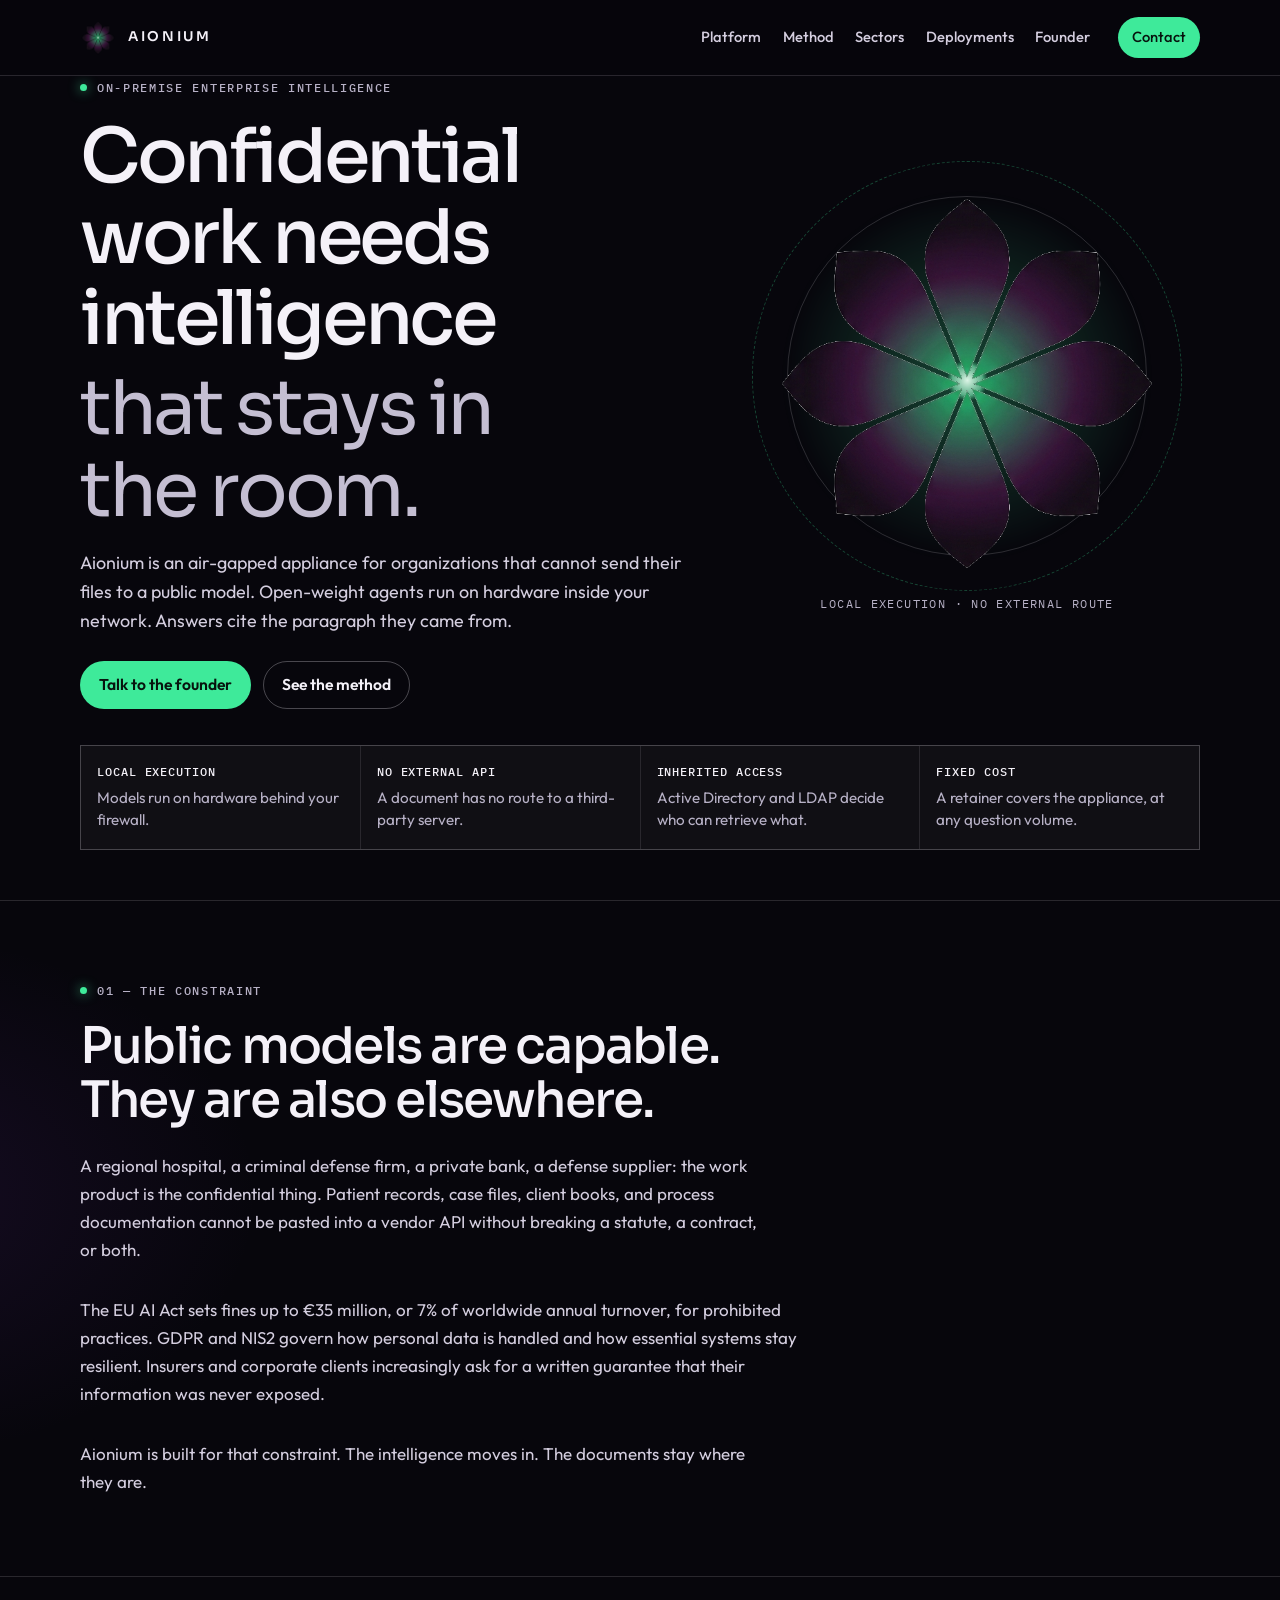
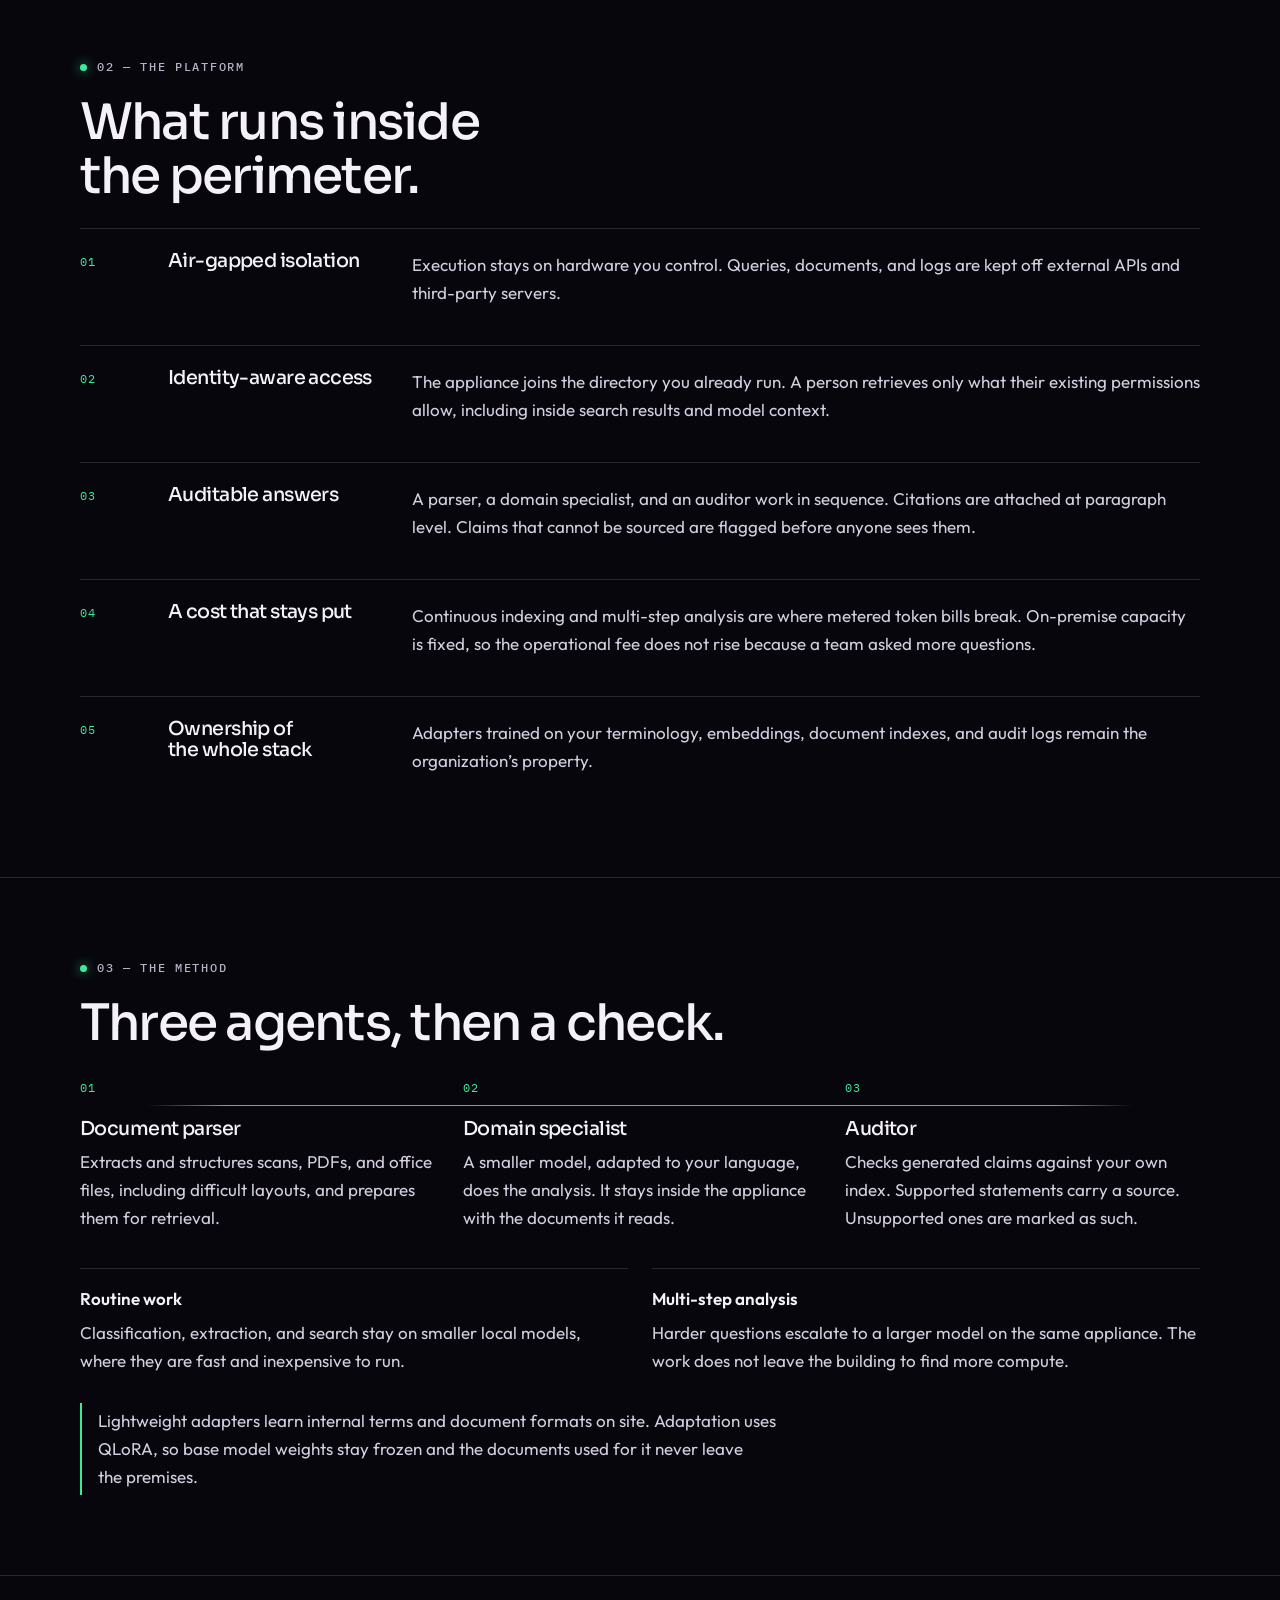
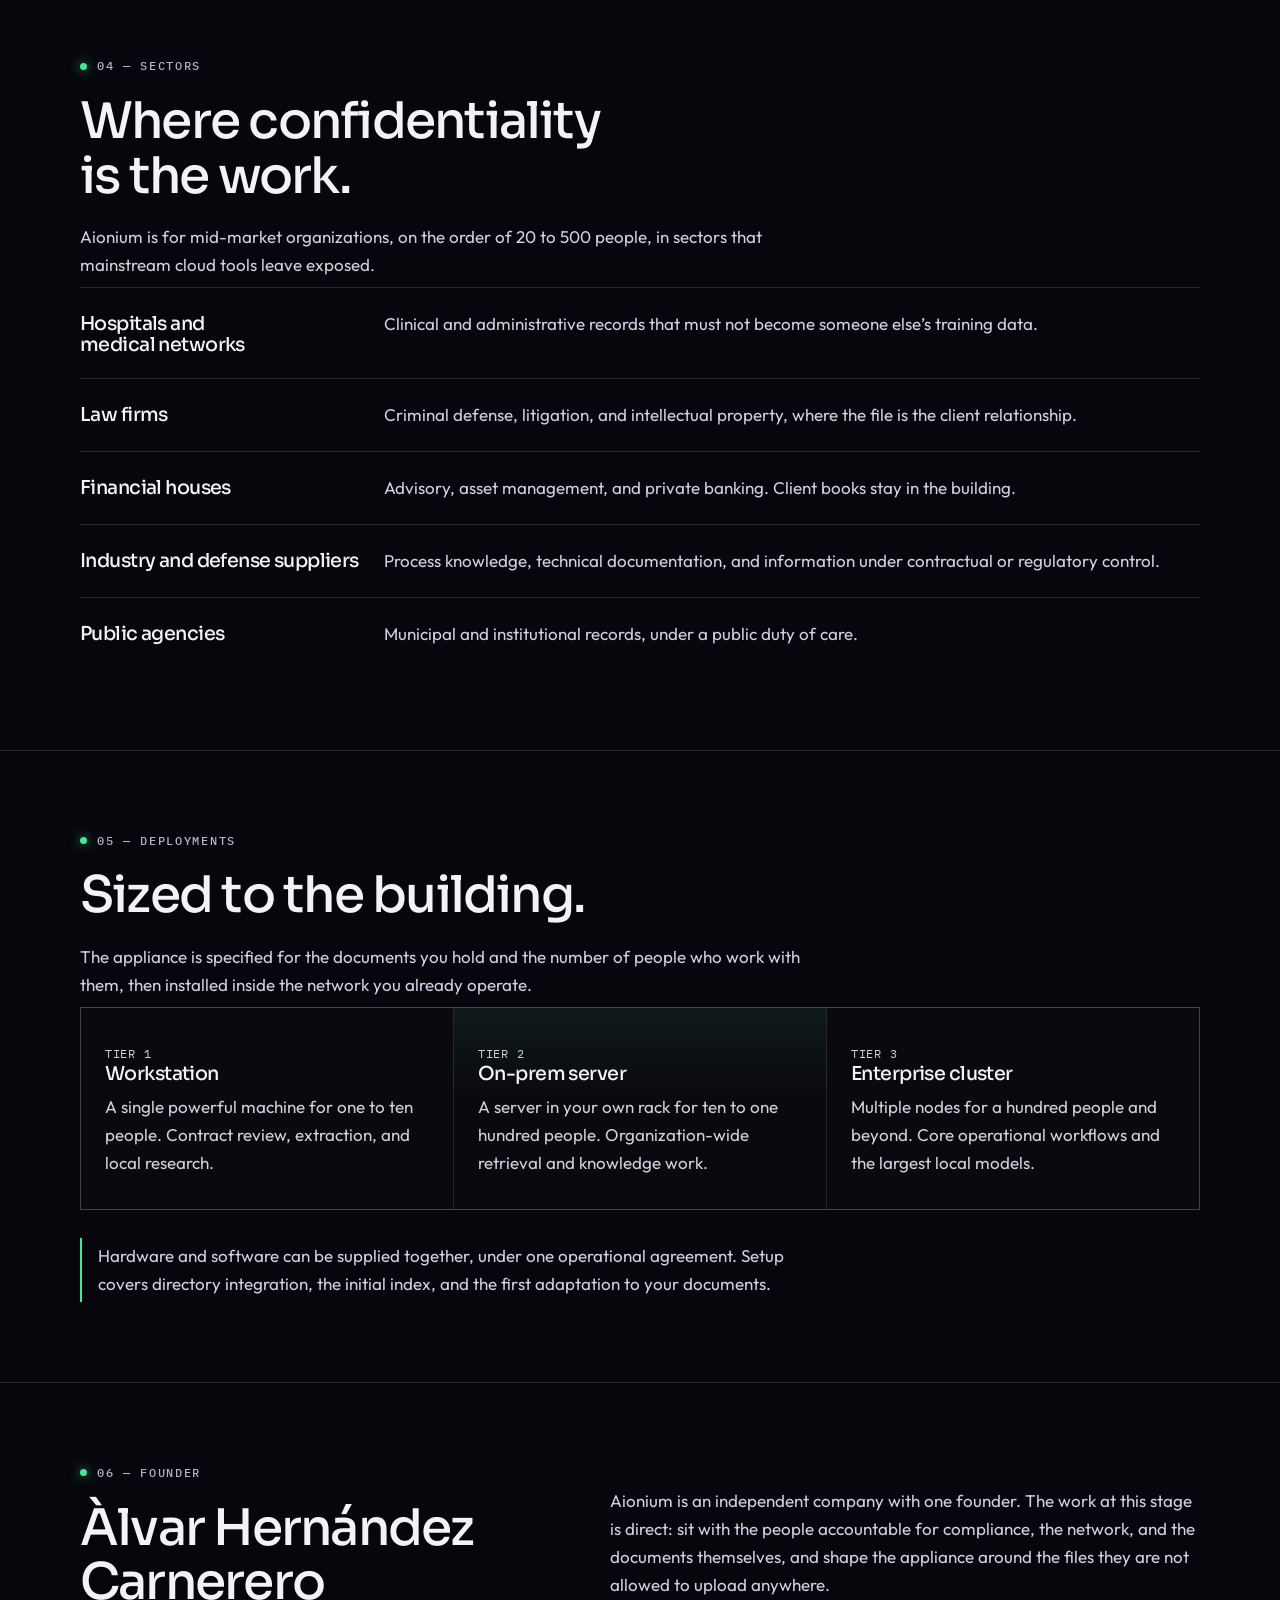
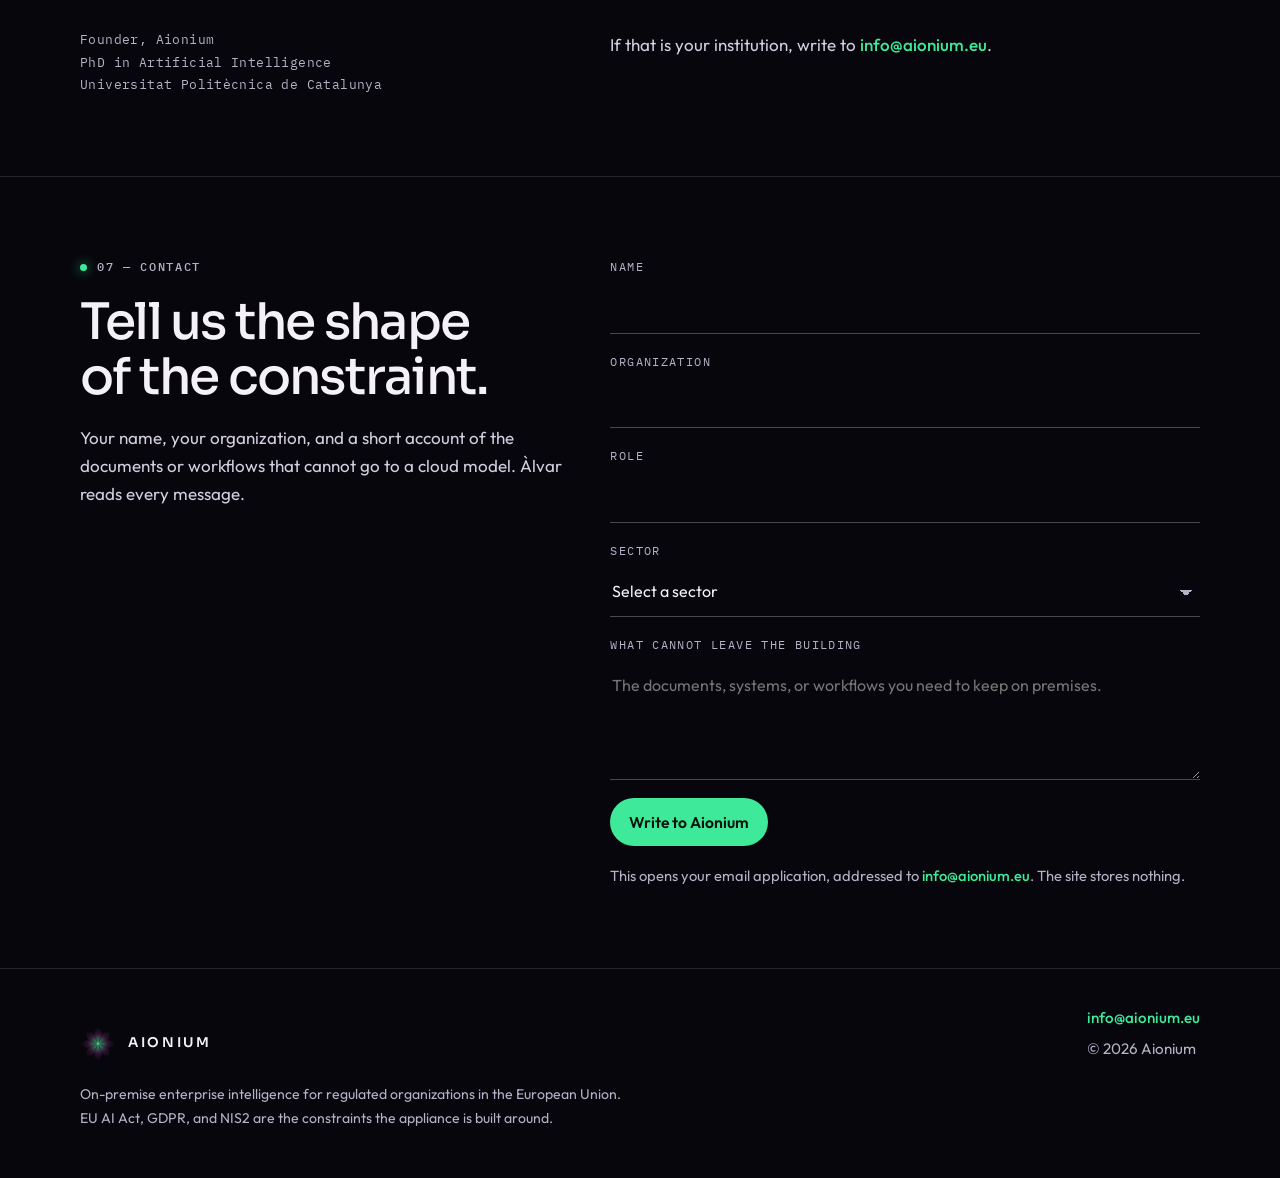
==== index.html @ 1d918f8b "Website upload" ====
<!DOCTYPE html>
<html lang="en">
  <head>
    <meta charset="utf-8">
    <meta name="viewport" content="width=device-width, initial-scale=1">
    <title>Aionium — Intelligence that stays in the room</title>
    <meta name="description" content="Aionium builds an air-gapped, on-premise intelligence appliance for hospitals, law firms, financial houses, manufacturers, and public agencies. Documents never leave the building.">
    <link rel="canonical" href="https://aionium.eu/">
    <meta name="theme-color" content="#07060c">
    <meta property="og:type" content="website">
    <meta property="og:site_name" content="Aionium">
    <meta property="og:title" content="Aionium — Intelligence that stays in the room">
    <meta property="og:description" content="An air-gapped, on-premise intelligence appliance for organizations that cannot send their files to a public model.">
    <meta property="og:url" content="https://aionium.eu/">
    <meta property="og:image" content="https://aionium.eu/assets/og.jpg">
    <meta property="og:image:width" content="1200">
    <meta property="og:image:height" content="630">
    <meta name="twitter:card" content="summary_large_image">
    <meta name="twitter:title" content="Aionium — Intelligence that stays in the room">
    <meta name="twitter:description" content="On-premise enterprise intelligence. Air-gapped. Cited. Yours.">
    <meta name="twitter:image" content="https://aionium.eu/assets/og.jpg">
    <link rel="icon" href="assets/favicon-32.png" type="image/png" sizes="32x32">
    <link rel="icon" href="assets/favicon-512.png" type="image/png" sizes="512x512">
    <link rel="apple-touch-icon" href="assets/apple-touch-icon.png">
    <link rel="preload" href="fonts/sora-500.woff2" as="font" type="font/woff2" crossorigin>
    <link rel="preload" href="fonts/outfit-400.woff2" as="font" type="font/woff2" crossorigin>
    <link rel="stylesheet" href="css/styles.css">
    <script type="application/ld+json">
      {
        "@context": "https://schema.org",
        "@type": "Organization",
        "name": "Aionium",
        "url": "https://aionium.eu/",
        "email": "info@aionium.eu",
        "logo": "https://aionium.eu/assets/logo-mark.png",
        "description": "Air-gapped, on-premise enterprise intelligence appliance for regulated organizations.",
        "founder": {
          "@type": "Person",
          "name": "Àlvar Hernández Carnerero",
          "jobTitle": "Founder"
        }
      }
    </script>
  </head>
  <body>
    <a class="skip" href="#content">Skip to content</a>
    <header class="site-header">
      <div class="wrap header-inner">
        <a class="brand" href="index.html">
          <img src="assets/logo-mark.png" alt="" width="608" height="596">
          <span class="wordmark">Aionium</span>
        </a>
        <input class="nav-check" type="checkbox" id="nav-toggle" aria-controls="site-nav" aria-expanded="false">
        <label class="nav-toggle" for="nav-toggle">
          <span class="bars" aria-hidden="true"><span></span><span></span></span>
          <span class="visually-hidden">Menu</span>
        </label>
        <nav class="site-nav" id="site-nav" aria-label="Primary">
          <a href="#platform">Platform</a>
          <a href="#method">Method</a>
          <a href="#sectors">Sectors</a>
          <a href="#deployments">Deployments</a>
          <a href="#founder">Founder</a>
          <a class="nav-cta" href="#contact">Contact</a>
        </nav>
      </div>
    </header>

    <main id="content">
      <section class="hero" aria-labelledby="hero-title">
        <div class="wrap hero-grid">
          <div class="hero-copy">
            <p class="kicker">On-premise enterprise intelligence</p>
            <h1 id="hero-title">Confidential work needs intelligence <span class="quiet">that stays in the room.</span></h1>
            <p class="lede">Aionium is an air-gapped appliance for organizations that cannot send their files to a public model. Open-weight agents run on hardware inside your network. Answers cite the paragraph they came from.</p>
            <div class="actions">
              <a class="button button-primary" href="#contact">Talk to the founder</a>
              <a class="button button-secondary" href="#method">See the method</a>
            </div>
          </div>
          <figure class="hero-mark">
            <div class="glow" aria-hidden="true"></div>
            <div class="ring ring-a" aria-hidden="true"></div>
            <div class="ring ring-b" aria-hidden="true"></div>
            <img src="assets/logo-mark.png" alt="Aionium mark: eight dark petals around a green core" width="608" height="596">
            <figcaption class="mark-caption">Local execution · no external route</figcaption>
          </figure>
        </div>
        <div class="wrap">
          <dl class="readout">
            <div>
              <dt>Local execution</dt>
              <dd>Models run on hardware behind your firewall.</dd>
            </div>
            <div>
              <dt>No external API</dt>
              <dd>A document has no route to a third-party server.</dd>
            </div>
            <div>
              <dt>Inherited access</dt>
              <dd>Active Directory and LDAP decide who can retrieve what.</dd>
            </div>
            <div>
              <dt>Fixed cost</dt>
              <dd>A retainer covers the appliance, at any question volume.</dd>
            </div>
          </dl>
        </div>
      </section>

      <section class="section" id="constraint" aria-labelledby="constraint-title">
        <div class="wrap">
          <p class="kicker">01 — The constraint</p>
          <h2 id="constraint-title">Public models are capable. They are also elsewhere.</h2>
          <div class="prose stack">
            <p>A regional hospital, a criminal defense firm, a private bank, a defense supplier: the work product is the confidential thing. Patient records, case files, client books, and process documentation cannot be pasted into a vendor API without breaking a statute, a contract, or both.</p>
            <p>The EU AI Act sets fines up to €35 million, or 7% of worldwide annual turnover, for prohibited practices. GDPR and NIS2 govern how personal data is handled and how essential systems stay resilient. Insurers and corporate clients increasingly ask for a written guarantee that their information was never exposed.</p>
            <p>Aionium is built for that constraint. The intelligence moves in. The documents stay where they are.</p>
          </div>
        </div>
      </section>

      <section class="section" id="platform" aria-labelledby="platform-title">
        <div class="wrap">
          <p class="kicker">02 — The platform</p>
          <h2 id="platform-title">What runs inside the perimeter.</h2>
          <div class="stack">
            <article class="pillar">
              <p class="index-num">01</p>
              <h3>Air-gapped isolation</h3>
              <p>Execution stays on hardware you control. Queries, documents, and logs are kept off external APIs and third-party servers.</p>
            </article>
            <article class="pillar">
              <p class="index-num">02</p>
              <h3>Identity-aware access</h3>
              <p>The appliance joins the directory you already run. A person retrieves only what their existing permissions allow, including inside search results and model context.</p>
            </article>
            <article class="pillar">
              <p class="index-num">03</p>
              <h3>Auditable answers</h3>
              <p>A parser, a domain specialist, and an auditor work in sequence. Citations are attached at paragraph level. Claims that cannot be sourced are flagged before anyone sees them.</p>
            </article>
            <article class="pillar">
              <p class="index-num">04</p>
              <h3>A cost that stays put</h3>
              <p>Continuous indexing and multi-step analysis are where metered token bills break. On-premise capacity is fixed, so the operational fee does not rise because a team asked more questions.</p>
            </article>
            <article class="pillar">
              <p class="index-num">05</p>
              <h3>Ownership of the whole stack</h3>
              <p>Adapters trained on your terminology, embeddings, document indexes, and audit logs remain the organization’s property.</p>
            </article>
          </div>
        </div>
      </section>

      <section class="section" id="method" aria-labelledby="method-title">
        <div class="wrap">
          <p class="kicker">03 — The method</p>
          <h2 id="method-title">Three agents, then a check.</h2>
          <div class="pipeline">
            <article class="node">
              <p class="index-num">01</p>
              <h3>Document parser</h3>
              <p>Extracts and structures scans, PDFs, and office files, including difficult layouts, and prepares them for retrieval.</p>
            </article>
            <article class="node">
              <p class="index-num">02</p>
              <h3>Domain specialist</h3>
              <p>A smaller model, adapted to your language, does the analysis. It stays inside the appliance with the documents it reads.</p>
            </article>
            <article class="node">
              <p class="index-num">03</p>
              <h3>Auditor</h3>
              <p>Checks generated claims against your own index. Supported statements carry a source. Unsupported ones are marked as such.</p>
            </article>
          </div>
          <dl class="routes">
            <div>
              <dt>Routine work</dt>
              <dd>Classification, extraction, and search stay on smaller local models, where they are fast and inexpensive to run.</dd>
            </div>
            <div>
              <dt>Multi-step analysis</dt>
              <dd>Harder questions escalate to a larger model on the same appliance. The work does not leave the building to find more compute.</dd>
            </div>
          </dl>
          <p class="note">Lightweight adapters learn internal terms and document formats on site. Adaptation uses QLoRA, so base model weights stay frozen and the documents used for it never leave the premises.</p>
        </div>
      </section>

      <section class="section" id="sectors" aria-labelledby="sectors-title">
        <div class="wrap">
          <p class="kicker">04 — Sectors</p>
          <h2 id="sectors-title">Where confidentiality is the work.</h2>
          <p class="prose">Aionium is for mid-market organizations, on the order of 20 to 500 people, in sectors that mainstream cloud tools leave exposed.</p>
          <div class="sectors">
            <article class="sector">
              <h3>Hospitals and medical networks</h3>
              <p>Clinical and administrative records that must not become someone else’s training data.</p>
            </article>
            <article class="sector">
              <h3>Law firms</h3>
              <p>Criminal defense, litigation, and intellectual property, where the file is the client relationship.</p>
            </article>
            <article class="sector">
              <h3>Financial houses</h3>
              <p>Advisory, asset management, and private banking. Client books stay in the building.</p>
            </article>
            <article class="sector">
              <h3>Industry and defense suppliers</h3>
              <p>Process knowledge, technical documentation, and information under contractual or regulatory control.</p>
            </article>
            <article class="sector">
              <h3>Public agencies</h3>
              <p>Municipal and institutional records, under a public duty of care.</p>
            </article>
          </div>
        </div>
      </section>

      <section class="section" id="deployments" aria-labelledby="deployments-title">
        <div class="wrap">
          <p class="kicker">05 — Deployments</p>
          <h2 id="deployments-title">Sized to the building.</h2>
          <p class="prose">The appliance is specified for the documents you hold and the number of people who work with them, then installed inside the network you already operate.</p>
          <div class="tiers">
            <article class="tier">
              <p class="tier-meta">Tier 1</p>
              <h3>Workstation</h3>
              <p>A single powerful machine for one to ten people. Contract review, extraction, and local research.</p>
            </article>
            <article class="tier">
              <p class="tier-meta">Tier 2</p>
              <h3>On-prem server</h3>
              <p>A server in your own rack for ten to one hundred people. Organization-wide retrieval and knowledge work.</p>
            </article>
            <article class="tier">
              <p class="tier-meta">Tier 3</p>
              <h3>Enterprise cluster</h3>
              <p>Multiple nodes for a hundred people and beyond. Core operational workflows and the largest local models.</p>
            </article>
          </div>
          <p class="note">Hardware and software can be supplied together, under one operational agreement. Setup covers directory integration, the initial index, and the first adaptation to your documents.</p>
        </div>
      </section>

      <section class="section" id="founder" aria-labelledby="founder-title">
        <div class="wrap founder-layout">
          <div>
            <p class="kicker">06 — Founder</p>
            <h2 id="founder-title">Àlvar Hernández Carnerero</h2>
            <p class="credentials">Founder, Aionium<br>PhD in Artificial Intelligence<br>Universitat Politècnica de Catalunya</p>
          </div>
          <div class="prose stack">
            <p>Aionium is an independent company with one founder. The work at this stage is direct: sit with the people accountable for compliance, the network, and the documents themselves, and shape the appliance around the files they are not allowed to upload anywhere.</p>
            <p>If that is your institution, write to <a class="mail" href="mailto:info@aionium.eu">info@aionium.eu</a>.</p>
          </div>
        </div>
      </section>

      <section class="section" id="contact" aria-labelledby="contact-title">
        <div class="wrap contact-layout">
          <div>
            <p class="kicker">07 — Contact</p>
            <h2 id="contact-title">Tell us the shape of the constraint.</h2>
            <p class="prose follow">Your name, your organization, and a short account of the documents or workflows that cannot go to a cloud model. Àlvar reads every message.</p>
          </div>
          <form class="form" id="contact-form" action="mailto:info@aionium.eu" method="post" enctype="text/plain">
            <label class="field">
              <span>Name</span>
              <input id="name" name="name" type="text" autocomplete="name" required>
            </label>
            <label class="field">
              <span>Organization</span>
              <input id="organization" name="organization" type="text" autocomplete="organization" required>
            </label>
            <label class="field">
              <span>Role</span>
              <input id="role" name="role" type="text" autocomplete="organization-title">
            </label>
            <label class="field">
              <span>Sector</span>
              <select id="sector" name="sector" required>
                <option value="" selected disabled>Select a sector</option>
                <option>Healthcare</option>
                <option>Legal</option>
                <option>Financial services</option>
                <option>Industry or defense</option>
                <option>Public administration</option>
                <option>Technology or services partner</option>
                <option>Other</option>
              </select>
            </label>
            <label class="field">
              <span>What cannot leave the building</span>
              <textarea id="message" name="message" required placeholder="The documents, systems, or workflows you need to keep on premises."></textarea>
            </label>
            <button class="button button-primary" type="submit">Write to Aionium</button>
            <p class="form-note">This opens your email application, addressed to <a class="mail" href="mailto:info@aionium.eu">info@aionium.eu</a>. The site stores nothing.</p>
            <p id="form-status" role="status"></p>
          </form>
        </div>
      </section>
    </main>

    <footer class="site-footer">
      <div class="wrap footer-grid">
        <a class="brand" href="index.html">
          <img src="assets/logo-mark.png" alt="" width="608" height="596">
          <span class="wordmark">Aionium</span>
        </a>
        <div class="footer-meta">
          <p><a class="mail" href="mailto:info@aionium.eu">info@aionium.eu</a></p>
          <p>© <span id="year">2026</span> Aionium</p>
        </div>
      </div>
      <div class="wrap">
        <p class="fine">On-premise enterprise intelligence for regulated organizations in the European Union. EU AI Act, GDPR, and NIS2 are the constraints the appliance is built around.</p>
      </div>
    </footer>
    <script src="js/main.js"></script>
  </body>
</html>
---- css/styles.css ----
@font-face {
  font-family: "Sora";
  font-style: normal;
  font-weight: 400;
  font-display: swap;
  src: url("../fonts/sora-400.woff2") format("woff2");
}

@font-face {
  font-family: "Sora";
  font-style: normal;
  font-weight: 500;
  font-display: swap;
  src: url("../fonts/sora-500.woff2") format("woff2");
}

@font-face {
  font-family: "Sora";
  font-style: normal;
  font-weight: 600;
  font-display: swap;
  src: url("../fonts/sora-600.woff2") format("woff2");
}

@font-face {
  font-family: "Outfit";
  font-style: normal;
  font-weight: 400;
  font-display: swap;
  src: url("../fonts/outfit-400.woff2") format("woff2");
}

@font-face {
  font-family: "Outfit";
  font-style: normal;
  font-weight: 500;
  font-display: swap;
  src: url("../fonts/outfit-500.woff2") format("woff2");
}

@font-face {
  font-family: "Outfit";
  font-style: normal;
  font-weight: 600;
  font-display: swap;
  src: url("../fonts/outfit-600.woff2") format("woff2");
}

@font-face {
  font-family: "IBM Plex Mono";
  font-style: normal;
  font-weight: 400;
  font-display: swap;
  src: url("../fonts/ibm-plex-mono-400.woff2") format("woff2");
}

@font-face {
  font-family: "IBM Plex Mono";
  font-style: normal;
  font-weight: 500;
  font-display: swap;
  src: url("../fonts/ibm-plex-mono-500.woff2") format("woff2");
}

:root {
  --bg: #07060c;
  --bg-raise: #0e0c14;
  --ink: #f4f1f8;
  --body: #d4cedf;
  --muted: #b7b1c6;
  --line: rgba(244, 241, 248, 0.14);
  --line-strong: rgba(244, 241, 248, 0.28);
  --green: #3eea9a;
  --green-deep: #07140e;
  --header: 76px;
  --wrap: 1120px;
  color-scheme: dark;
}

*,
*::before,
*::after {
  box-sizing: border-box;
}

html {
  scroll-behavior: smooth;
}

body {
  margin: 0;
  overflow-x: clip;
  background:
    radial-gradient(900px 520px at 88% -10%, rgba(62, 234, 154, 0.09), transparent 60%),
    radial-gradient(700px 480px at -10% 20%, rgba(90, 40, 140, 0.18), transparent 55%),
    var(--bg);
  color: var(--body);
  font-family: "Outfit", "Segoe UI", sans-serif;
  font-size: 1.0625rem;
  font-weight: 400;
  line-height: 1.65;
  text-rendering: optimizeLegibility;
  -webkit-font-smoothing: antialiased;
}

body:has(#nav-toggle:checked) {
  overflow: hidden;
}

img {
  max-width: 100%;
  display: block;
}

a {
  color: var(--ink);
  text-underline-offset: 0.18em;
}

a:hover {
  color: var(--green);
}

:focus-visible {
  outline: 2px solid var(--green);
  outline-offset: 3px;
}

::selection {
  background: var(--green);
  color: var(--green-deep);
}

h1,
h2,
h3 {
  font-family: "Sora", "Segoe UI", sans-serif;
  color: var(--ink);
  font-weight: 500;
  letter-spacing: -0.035em;
  line-height: 1.08;
  text-wrap: balance;
  margin: 0;
}

p {
  text-wrap: pretty;
  margin: 0;
}

.skip {
  position: absolute;
  left: 16px;
  top: -48px;
  z-index: 40;
  background: var(--green);
  color: var(--green-deep);
  padding: 8px 12px;
  font-weight: 600;
  text-decoration: none;
}

.skip:focus {
  top: 12px;
}

.visually-hidden {
  position: absolute;
  width: 1px;
  height: 1px;
  padding: 0;
  margin: -1px;
  overflow: hidden;
  clip: rect(0, 0, 0, 0);
  white-space: nowrap;
  border: 0;
}

.wrap {
  width: min(var(--wrap), calc(100% - 40px));
  margin-inline: auto;
}

.kicker {
  display: flex;
  align-items: center;
  gap: 10px;
  margin: 0 0 18px;
  color: var(--muted);
  font-family: "IBM Plex Mono", ui-monospace, monospace;
  font-size: 0.75rem;
  font-weight: 500;
  letter-spacing: 0.14em;
  text-transform: uppercase;
}

.kicker::before {
  content: "";
  width: 7px;
  height: 7px;
  border-radius: 50%;
  background: var(--green);
  box-shadow: 0 0 12px rgba(62, 234, 154, 0.8);
  flex: none;
}

.site-header {
  position: fixed;
  inset: 0 0 auto 0;
  z-index: 30;
  height: var(--header);
  background: rgba(7, 6, 12, 0.78);
  border-bottom: 1px solid var(--line);
  backdrop-filter: blur(18px);
}

.header-inner {
  height: 100%;
  display: flex;
  align-items: center;
  gap: 20px;
  position: relative;
}

.brand {
  display: inline-flex;
  align-items: center;
  gap: 12px;
  color: var(--ink);
  text-decoration: none;
  min-width: 0;
}

.brand:hover {
  color: var(--ink);
}

.brand img {
  width: 36px;
  height: 36px;
  object-fit: contain;
}

.wordmark {
  font-family: "Sora", sans-serif;
  font-weight: 600;
  font-size: 0.84rem;
  letter-spacing: 0.2em;
  text-transform: uppercase;
}

.nav-check {
  position: absolute;
  width: 1px;
  height: 1px;
  padding: 0;
  margin: -1px;
  overflow: hidden;
  clip: rect(0, 0, 0, 0);
  border: 0;
}

.nav-toggle {
  margin-left: auto;
  width: 44px;
  height: 44px;
  display: inline-flex;
  align-items: center;
  justify-content: center;
  cursor: pointer;
}

.bars {
  width: 20px;
  height: 12px;
  position: relative;
  display: block;
}

.bars span {
  position: absolute;
  left: 0;
  right: 0;
  height: 1.5px;
  background: var(--ink);
  transition: transform 160ms ease;
}

.bars span:first-child {
  top: 1px;
}

.bars span:last-child {
  bottom: 1px;
}

.nav-check:focus-visible + .nav-toggle {
  outline: 2px solid var(--green);
  outline-offset: 3px;
}

.nav-check:checked + .nav-toggle .bars span:first-child {
  transform: translateY(4px) rotate(40deg);
}

.nav-check:checked + .nav-toggle .bars span:last-child {
  transform: translateY(-4px) rotate(-40deg);
}

.site-nav a {
  color: var(--body);
  text-decoration: none;
  font-weight: 500;
  font-size: 0.98rem;
}

.site-nav a:hover {
  color: var(--ink);
}

.nav-cta {
  color: var(--green-deep) !important;
  background: var(--green);
  border-radius: 999px;
  text-align: center;
}

.nav-cta:hover {
  background: #67f0b2;
  color: var(--green-deep) !important;
}

@media (max-width: 959px) {
  .site-nav {
    display: none;
    position: absolute;
    top: calc(100% + 1px);
    left: calc(50% - 50vw);
    right: calc(50% - 50vw);
    padding: 8px 22px 22px;
    background: rgba(7, 6, 12, 0.97);
    border-bottom: 1px solid var(--line);
    flex-direction: column;
  }

  .nav-check:checked ~ .site-nav {
    display: flex;
  }

  .site-nav a {
    padding: 15px 0;
    border-bottom: 1px solid var(--line);
  }

  .nav-cta {
    margin-top: 16px;
    padding: 14px 18px !important;
    border-bottom: 0 !important;
  }
}

section[id] {
  scroll-margin-top: 18px;
}

@media (min-width: 960px) {
  .nav-check,
  .nav-toggle {
    display: none;
  }

  .site-nav {
    display: flex;
    align-items: center;
    gap: 1.35rem;
    margin-left: auto;
  }

  .site-nav a {
    font-size: 0.92rem;
  }

  .nav-cta {
    padding: 8px 14px;
    margin-left: 6px;
  }
}

.hero {
  padding: calc(var(--header) + 36px) 0 28px;
  overflow-x: clip;
}

.hero-grid {
  display: grid;
  gap: 28px;
  align-items: center;
}

.hero h1 {
  font-size: clamp(2.55rem, 6vw, 4.7rem);
  font-weight: 500;
  letter-spacing: -0.045em;
  margin: 0 0 1.15rem;
}

.hero h1 .quiet {
  display: block;
  margin-top: 0.12em;
  font-weight: 400;
  color: #c4bed2;
}

.lede {
  max-width: 42rem;
  font-size: 1.12rem;
  line-height: 1.6;
  color: var(--body);
  margin-bottom: 1.6rem;
}

.actions {
  display: flex;
  flex-wrap: wrap;
  gap: 12px;
}

.button {
  display: inline-flex;
  align-items: center;
  justify-content: center;
  min-height: 48px;
  padding: 0 18px;
  border-radius: 999px;
  text-decoration: none;
  font-weight: 600;
  font-size: 0.98rem;
  border: 1px solid transparent;
  cursor: pointer;
  font-family: inherit;
}

.button-primary {
  background: var(--green);
  color: var(--green-deep);
}

.button-primary:hover {
  background: #6af3b4;
  color: var(--green-deep);
}

.button-secondary {
  background: transparent;
  color: var(--ink);
  border-color: var(--line-strong);
}

.button-secondary:hover {
  border-color: var(--green);
  color: var(--ink);
}

.hero-mark {
  margin: 0;
  position: relative;
  display: grid;
  justify-items: center;
  order: -1;
}

.hero-mark img {
  width: min(320px, 78vw);
  height: auto;
  position: relative;
  z-index: 1;
}

.glow {
  position: absolute;
  width: min(380px, 90vw);
  aspect-ratio: 1;
  top: 46%;
  left: 50%;
  transform: translate(-50%, -50%);
  background: radial-gradient(circle, rgba(62, 234, 154, 0.28), rgba(62, 234, 154, 0) 68%);
  filter: blur(6px);
  pointer-events: none;
}

.ring {
  position: absolute;
  top: 46%;
  left: 50%;
  border-radius: 50%;
  border: 1px solid rgba(244, 241, 248, 0.16);
  transform: translate(-50%, -50%);
  pointer-events: none;
}

.ring-a {
  width: min(360px, 86vw);
  aspect-ratio: 1;
}

.ring-b {
  width: min(430px, 100vw);
  aspect-ratio: 1;
  border-style: dashed;
  border-color: rgba(62, 234, 154, 0.28);
  animation: spin 90s linear infinite;
}

.mark-caption {
  position: relative;
  z-index: 1;
  margin-top: 8px;
  color: var(--muted);
  font-family: "IBM Plex Mono", ui-monospace, monospace;
  font-size: 0.72rem;
  letter-spacing: 0.12em;
  text-transform: uppercase;
  text-align: center;
}

@keyframes spin {
  to {
    transform: translate(-50%, -50%) rotate(360deg);
  }
}

.readout {
  display: grid;
  grid-template-columns: 1fr 1fr;
  gap: 1px;
  margin: 36px 0 0;
  background: var(--line);
  border: 1px solid var(--line);
}

.readout div {
  background: rgba(7, 6, 12, 0.72);
  padding: 16px 16px 18px;
}

.readout dt {
  margin: 0 0 6px;
  color: var(--ink);
  font-family: "IBM Plex Mono", ui-monospace, monospace;
  font-size: 0.72rem;
  font-weight: 500;
  letter-spacing: 0.08em;
  text-transform: uppercase;
}

.readout dd {
  margin: 0;
  color: var(--muted);
  font-size: 0.95rem;
  line-height: 1.45;
}

.section {
  padding: 80px 0;
  border-top: 1px solid var(--line);
}

.section h2 {
  font-size: clamp(2rem, 4vw, 3.15rem);
  max-width: 18ch;
  margin-bottom: 1.25rem;
}

.prose {
  max-width: 66ch;
}

.prose p + p,
.prose.follow {
  margin-top: 1rem;
}

.stack {
  display: grid;
  gap: 1rem;
  margin-top: 1.5rem;
}

.pillar,
.sector {
  display: grid;
  gap: 8px 18px;
  padding: 22px 0;
  border-top: 1px solid var(--line);
}

.pillar h3,
.sector h3,
.tier h3,
.node h3 {
  font-size: 1.2rem;
  letter-spacing: -0.03em;
}

.index-num {
  font-family: "IBM Plex Mono", ui-monospace, monospace;
  font-size: 0.78rem;
  letter-spacing: 0.08em;
}

.pipeline {
  display: grid;
  gap: 18px;
  margin-top: 8px;
}

.node {
  padding: 22px 0 8px;
  border-top: 1px solid var(--line);
}

.node p,
.tier p,
.pillar p,
.sector p {
  margin: 8px 0 0;
  color: var(--body);
}

p.index-num {
  margin: 0;
  color: var(--green);
}

.routes {
  display: grid;
  gap: 18px;
  margin: 28px 0 0;
}

.routes div {
  padding-top: 16px;
  border-top: 1px solid var(--line);
}

.routes dt {
  color: var(--ink);
  font-weight: 600;
}

.routes dd {
  margin: 6px 0 0;
}

.note {
  margin: 28px 0 0;
  padding: 4px 0 4px 16px;
  border-left: 2px solid var(--green);
  max-width: 68ch;
}

.sectors,
.tiers {
  margin-top: 8px;
}

.tier {
  padding: 26px 0;
  border-top: 1px solid var(--line);
}

.tier-meta {
  margin: 10px 0 0;
  color: var(--muted);
  font-family: "IBM Plex Mono", ui-monospace, monospace;
  font-size: 0.75rem;
  letter-spacing: 0.06em;
  text-transform: uppercase;
}

.founder-layout,
.contact-layout {
  display: grid;
  gap: 28px;
}

.credentials {
  margin-top: 14px;
  color: var(--muted);
  font-family: "IBM Plex Mono", ui-monospace, monospace;
  font-size: 0.82rem;
  letter-spacing: 0.03em;
  line-height: 1.7;
}

.founder-layout h2 {
  max-width: 12ch;
}

.mail {
  color: var(--green);
  font-weight: 500;
  text-decoration: none;
}

.mail:hover {
  color: #8ff7c8;
}

.form {
  display: grid;
  gap: 18px;
}

.field {
  display: grid;
  gap: 6px;
}

.field span {
  color: var(--muted);
  font-family: "IBM Plex Mono", ui-monospace, monospace;
  font-size: 0.72rem;
  letter-spacing: 0.12em;
  text-transform: uppercase;
}

.field input,
.field select,
.field textarea {
  width: 100%;
  margin: 0;
  padding: 12px 2px;
  border: 0;
  border-bottom: 1px solid var(--line-strong);
  border-radius: 0;
  background: transparent;
  color: var(--ink);
  font: inherit;
  font-size: 1rem;
}

.field textarea {
  min-height: 120px;
  resize: vertical;
}

.field select {
  appearance: none;
  background-image: linear-gradient(45deg, transparent 50%, var(--muted) 50%),
    linear-gradient(135deg, var(--muted) 50%, transparent 50%);
  background-position: calc(100% - 14px) 55%, calc(100% - 8px) 55%;
  background-size: 6px 6px, 6px 6px;
  background-repeat: no-repeat;
}

.field input:focus-visible,
.field select:focus-visible,
.field textarea:focus-visible {
  outline: 2px solid var(--green);
  outline-offset: 4px;
  border-bottom-color: var(--green);
}

.form button {
  justify-self: start;
}

.form-note,
#form-status {
  margin: 0;
  color: var(--muted);
  font-size: 0.92rem;
}

#form-status:empty {
  display: none;
}

.site-footer {
  border-top: 1px solid var(--line);
  padding: 36px 0 48px;
}

.footer-grid {
  display: grid;
  gap: 22px;
}

.footer-meta {
  color: var(--muted);
  font-size: 0.95rem;
}

.footer-meta p + p {
  margin-top: 6px;
}

.fine {
  margin-top: 22px;
  color: var(--muted);
  font-size: 0.88rem;
  max-width: 62ch;
}

.missing {
  padding: calc(var(--header) + 72px) 0 120px;
}

.missing h1 {
  font-size: clamp(2.4rem, 6vw, 4.2rem);
  margin-bottom: 1rem;
}

@media (min-width: 720px) {
  .wrap {
    width: min(var(--wrap), calc(100% - 80px));
  }

  .readout {
    grid-template-columns: repeat(4, 1fr);
  }

  .pillar {
    grid-template-columns: 64px minmax(160px, 220px) 1fr;
    align-items: start;
    gap: 12px 24px;
  }

  .pillar p {
    margin-top: 0;
  }

  .sector {
    grid-template-columns: minmax(180px, 280px) 1fr;
    align-items: baseline;
    gap: 24px;
  }

  .sector p {
    margin-top: 0;
  }

  .routes {
    grid-template-columns: 1fr 1fr;
    gap: 24px;
  }

  .founder-layout,
  .contact-layout {
    grid-template-columns: 0.9fr 1.1fr;
    gap: 48px;
    align-items: start;
  }

  .footer-grid {
    grid-template-columns: 1fr auto;
    align-items: end;
  }
}

@media (min-width: 980px) {
  .hero {
    min-height: 100svh;
    display: flex;
    flex-direction: column;
    justify-content: center;
    padding: var(--header) 0 48px;
  }

  .hero-grid {
    grid-template-columns: minmax(0, 1.15fr) minmax(300px, 0.85fr);
    gap: 24px;
  }

  .hero-mark {
    order: 0;
  }

  .hero-mark img {
    width: min(420px, 36vw);
  }

  .pipeline {
    grid-template-columns: repeat(3, 1fr);
    gap: 28px;
    position: relative;
  }

  .pipeline::before {
    content: "";
    position: absolute;
    top: 34px;
    left: 6%;
    right: 6%;
    height: 1px;
    background: linear-gradient(
      90deg,
      transparent,
      rgba(62, 234, 154, 0.85) 8%,
      rgba(62, 234, 154, 0.85) 92%,
      transparent
    );
  }

  .node {
    padding-top: 0;
    border-top: 0;
  }

  .node .index-num {
    display: inline-block;
    margin-bottom: 16px;
    padding: 6px 8px 6px 0;
    background: var(--bg);
    position: relative;
    z-index: 1;
  }

  .tiers {
    display: grid;
    grid-template-columns: repeat(3, 1fr);
    gap: 1px;
    background: var(--line);
    border: 1px solid var(--line);
  }

  .tier {
    background: rgba(7, 6, 12, 0.9);
    padding: 28px 24px 32px;
    border-top: 0;
  }

  .tier:nth-child(2) {
    background:
      linear-gradient(180deg, rgba(62, 234, 154, 0.08), transparent 46%),
      rgba(7, 6, 12, 0.9);
  }
}

@media (prefers-reduced-motion: reduce) {
  html {
    scroll-behavior: auto;
  }

  .ring-b {
    animation: none;
  }

  .bars span {
    transition: none;
  }
}
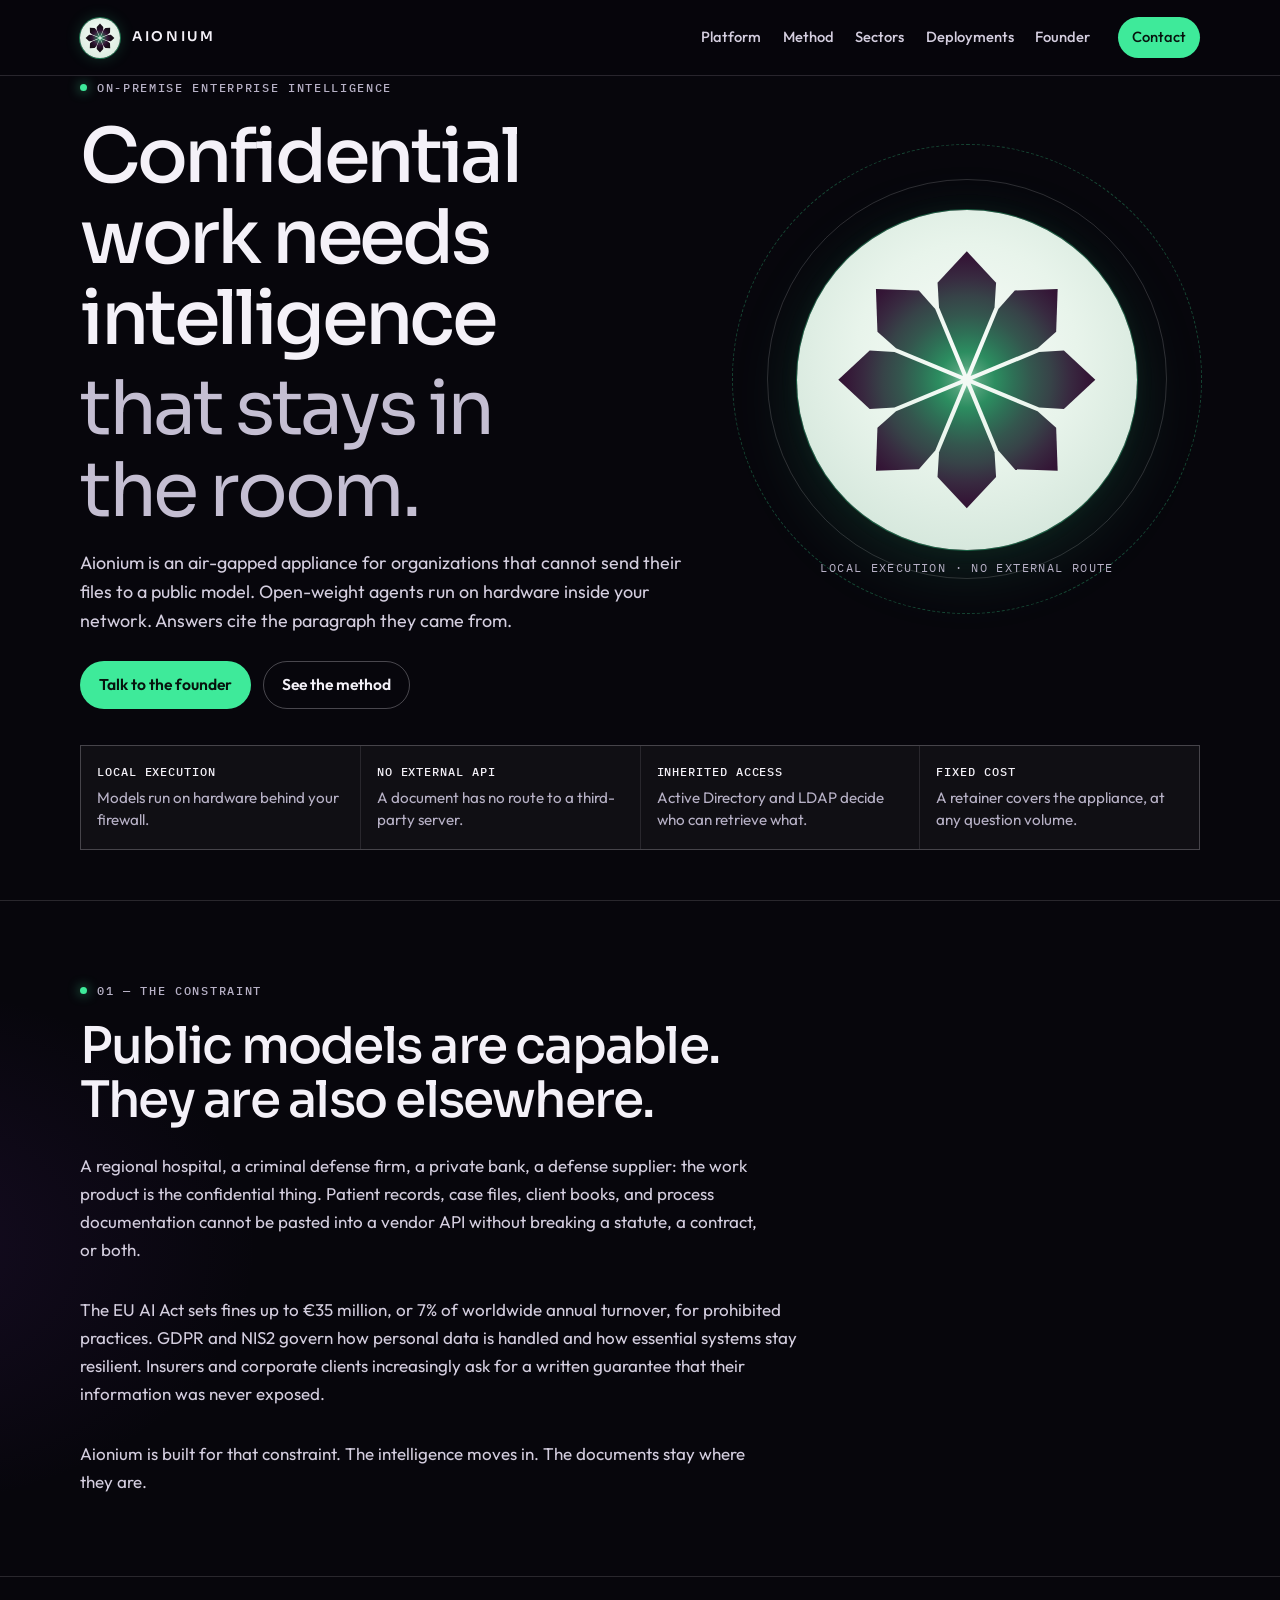
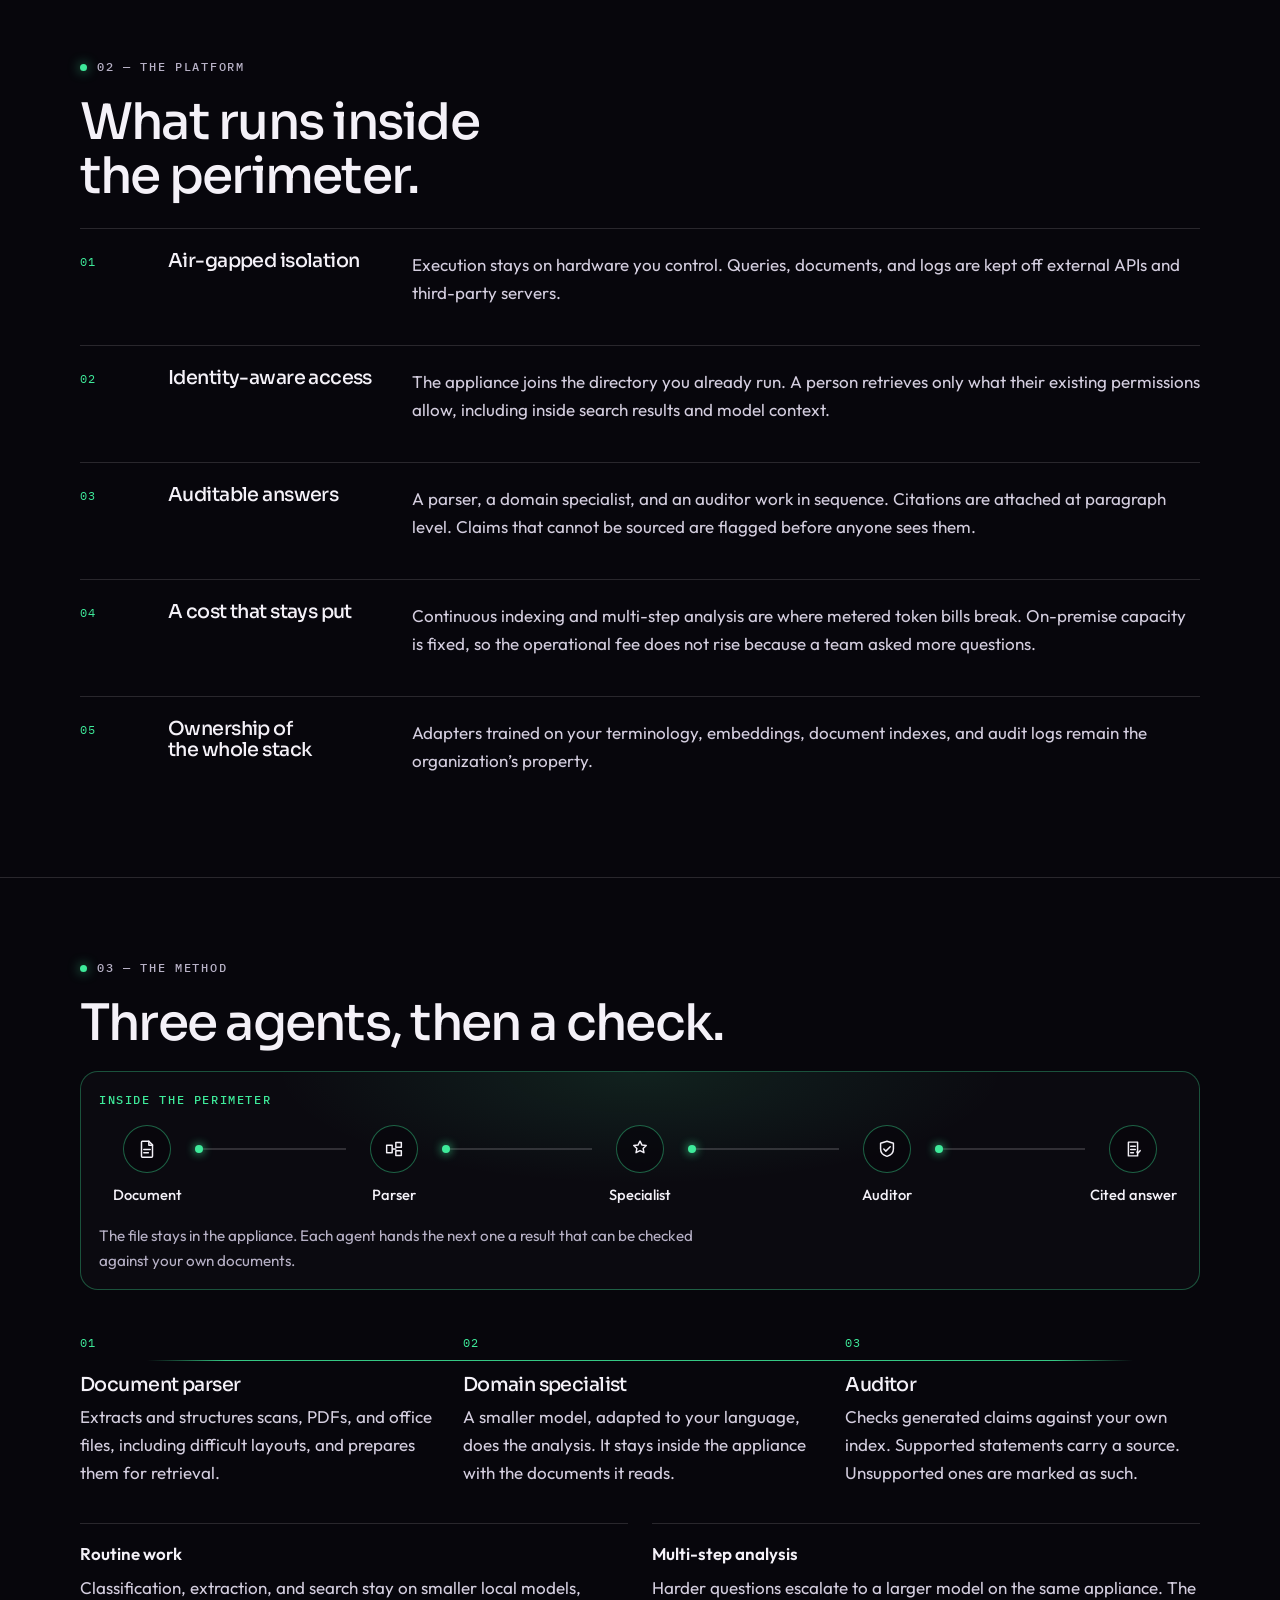
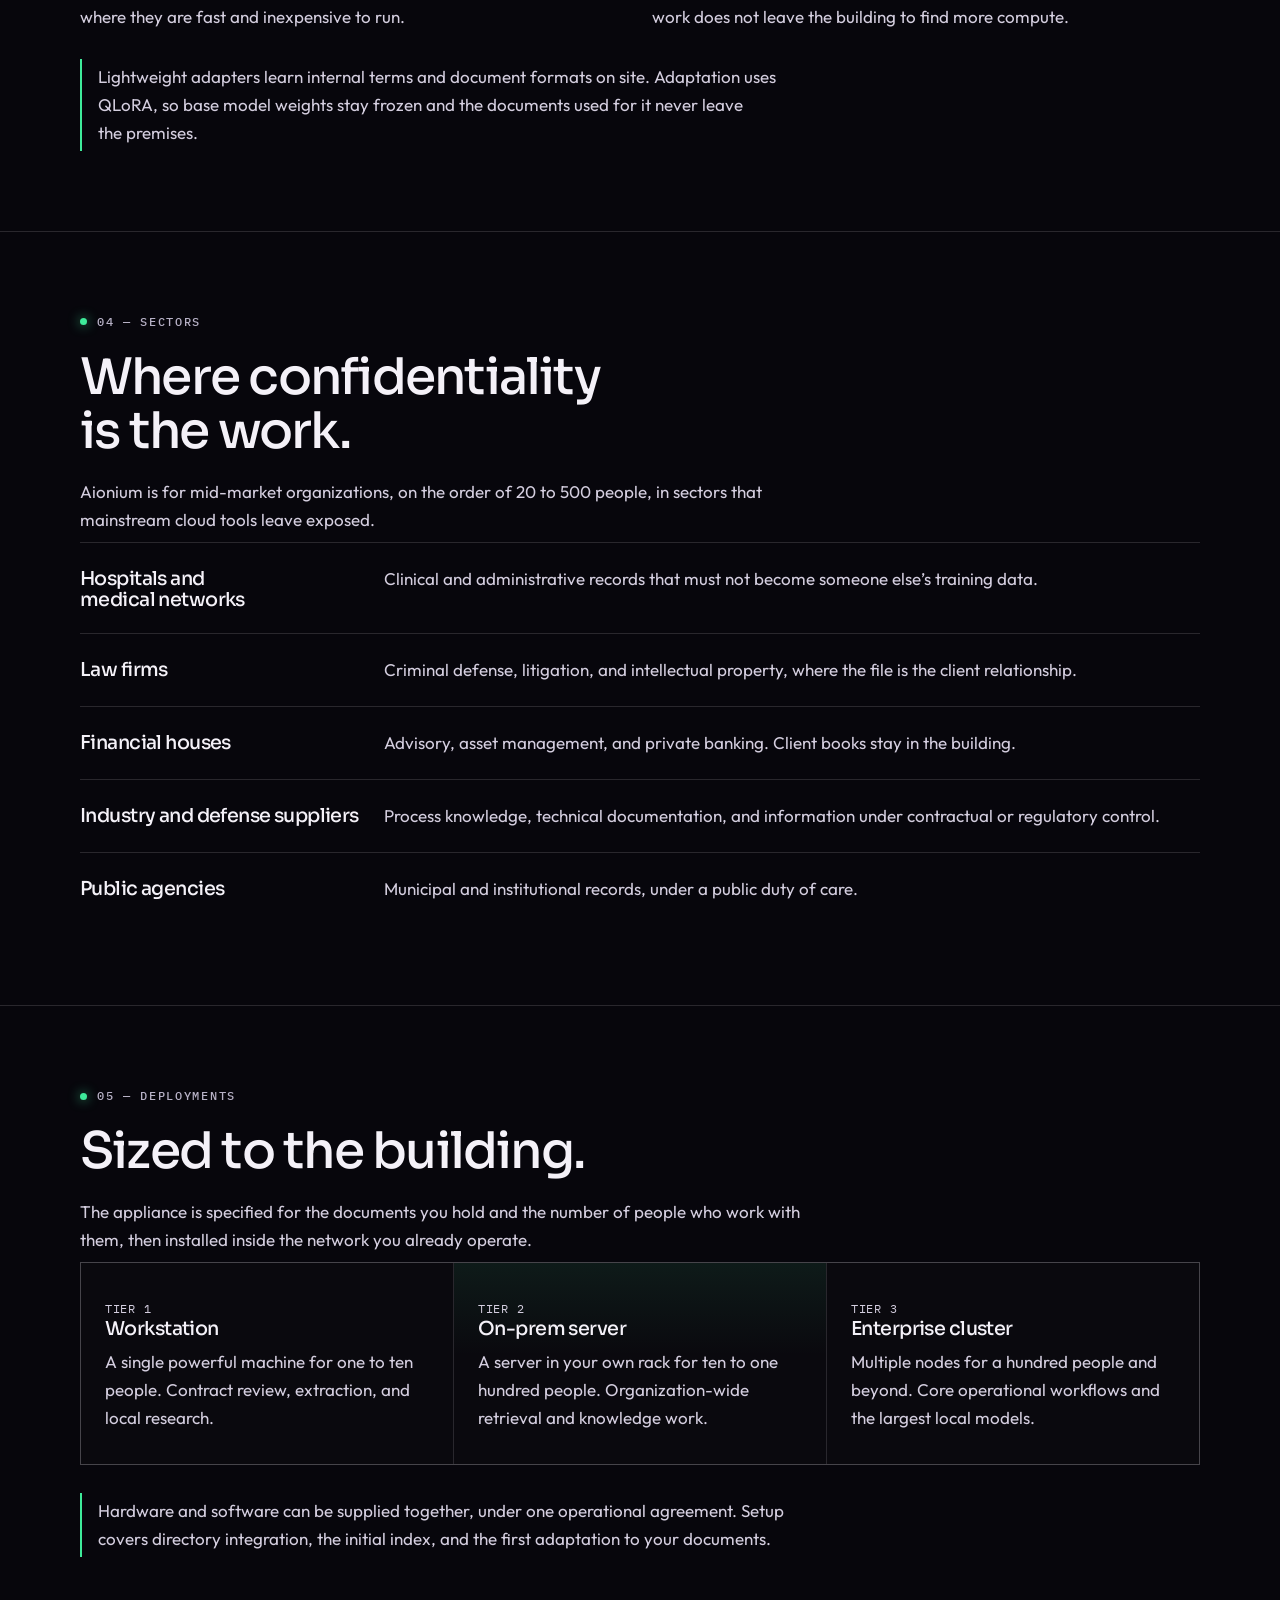
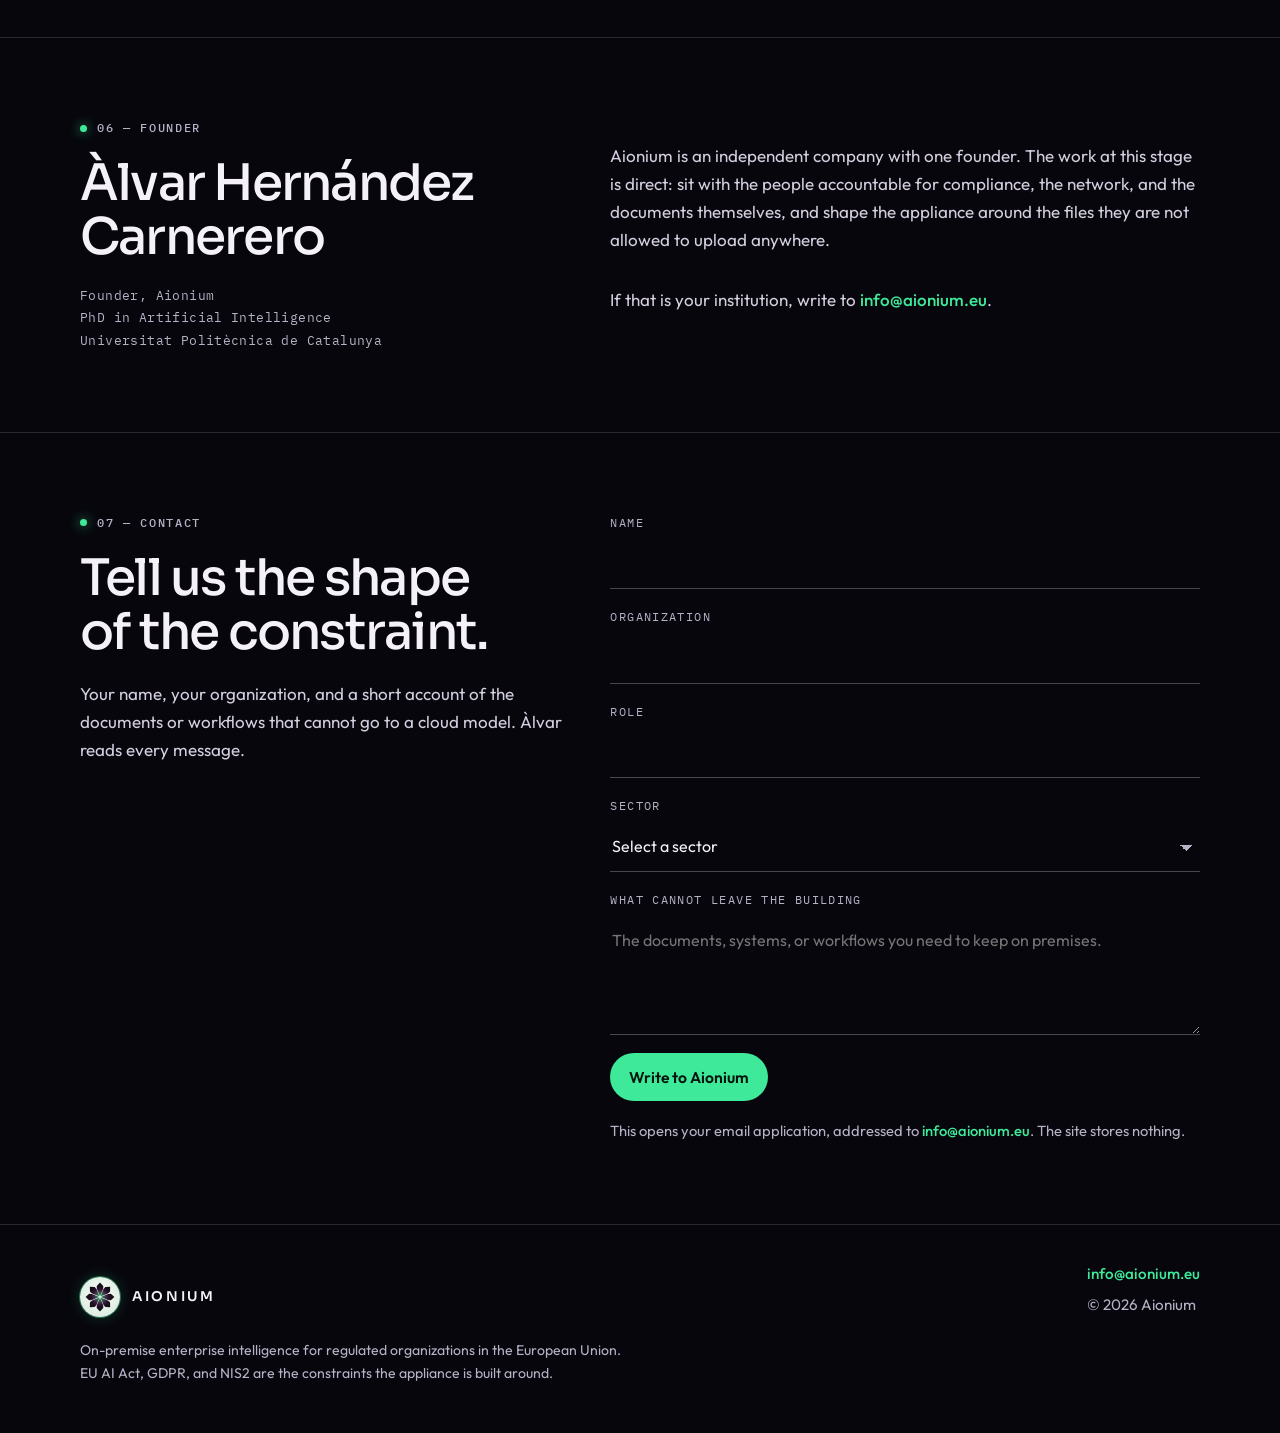
==== commit def3a356: "Logo+readme update" ====
--- a/index.html
+++ b/index.html
@@ -47,7 +47,9 @@
     <header class="site-header">
       <div class="wrap header-inner">
         <a class="brand" href="index.html">
-          <img src="assets/logo-mark.png" alt="" width="608" height="596">
+          <span class="mark-plate">
+            <img src="assets/logo-mark.svg" alt="" width="200" height="200">
+          </span>
           <span class="wordmark">Aionium</span>
         </a>
         <input class="nav-check" type="checkbox" id="nav-toggle" aria-controls="site-nav" aria-expanded="false">
@@ -82,7 +84,36 @@
             <div class="glow" aria-hidden="true"></div>
             <div class="ring ring-a" aria-hidden="true"></div>
             <div class="ring ring-b" aria-hidden="true"></div>
-            <img src="assets/logo-mark.png" alt="Aionium mark: eight dark petals around a green core" width="608" height="596">
+            <div class="hero-plate">
+              <svg class="hero-flower" viewBox="0 0 200 200" role="img" aria-label="Aionium mark: eight dark petals around a green core">
+                <defs>
+                  <radialGradient id="hero-core" cx="100" cy="100" r="90" gradientUnits="userSpaceOnUse">
+                    <stop offset="0%" stop-color="#8ed9b4"/>
+                    <stop offset="6%" stop-color="#4ea078"/>
+                    <stop offset="12%" stop-color="#2c8d60"/>
+                    <stop offset="20%" stop-color="#2e7056"/>
+                    <stop offset="28%" stop-color="#34564e"/>
+                    <stop offset="36%" stop-color="#374348"/>
+                    <stop offset="44%" stop-color="#382a40"/>
+                    <stop offset="52%" stop-color="#341636"/>
+                    <stop offset="64%" stop-color="#241028"/>
+                    <stop offset="78%" stop-color="#180e18"/>
+                    <stop offset="100%" stop-color="#140c14"/>
+                    <animate attributeName="r" values="36;168;36" keyTimes="0;0.5;1" calcMode="spline" keySplines="0.45 0 0.55 1;0.45 0 0.55 1" dur="5.2s" repeatCount="indefinite"/>
+                  </radialGradient>
+                </defs>
+                <g fill="url(#hero-core)">
+                  <path d="M100 10L120.5 32L119.42 49.33L100 96.21L80.58 49.33L79.5 32Z"/>
+                  <path d="M100 10L120.5 32L119.42 49.33L100 96.21L80.58 49.33L79.5 32Z" transform="rotate(45 100 100)"/>
+                  <path d="M100 10L120.5 32L119.42 49.33L100 96.21L80.58 49.33L79.5 32Z" transform="rotate(90 100 100)"/>
+                  <path d="M100 10L120.5 32L119.42 49.33L100 96.21L80.58 49.33L79.5 32Z" transform="rotate(135 100 100)"/>
+                  <path d="M100 10L120.5 32L119.42 49.33L100 96.21L80.58 49.33L79.5 32Z" transform="rotate(180 100 100)"/>
+                  <path d="M100 10L120.5 32L119.42 49.33L100 96.21L80.58 49.33L79.5 32Z" transform="rotate(225 100 100)"/>
+                  <path d="M100 10L120.5 32L119.42 49.33L100 96.21L80.58 49.33L79.5 32Z" transform="rotate(270 100 100)"/>
+                  <path d="M100 10L120.5 32L119.42 49.33L100 96.21L80.58 49.33L79.5 32Z" transform="rotate(315 100 100)"/>
+                </g>
+              </svg>
+            </div>
             <figcaption class="mark-caption">Local execution · no external route</figcaption>
           </figure>
         </div>
@@ -158,6 +189,46 @@
         <div class="wrap">
           <p class="kicker">03 — The method</p>
           <h2 id="method-title">Three agents, then a check.</h2>
+          <figure class="flow">
+            <figcaption class="flow-label">Inside the perimeter</figcaption>
+            <div class="flow-stage">
+              <div class="flow-node">
+                <span class="flow-icon" aria-hidden="true">
+                  <svg viewBox="0 0 24 24"><path d="M7 3.5h7l4 4V20a1 1 0 0 1-1 1H7a1 1 0 0 1-1-1V4.5a1 1 0 0 1 1-1z"/><path d="M14 3.5V8h4M8.5 12.5h7M8.5 16h5"/></svg>
+                </span>
+                <span>Document</span>
+              </div>
+              <div class="flow-link" aria-hidden="true"><span class="packet"></span></div>
+              <div class="flow-node">
+                <span class="flow-icon" aria-hidden="true">
+                  <svg viewBox="0 0 24 24"><path d="M4 8h6v8H4zM14 5h6v5h-6zM14 14h6v5h-6zM10 12h4"/></svg>
+                </span>
+                <span>Parser</span>
+              </div>
+              <div class="flow-link" aria-hidden="true"><span class="packet"></span></div>
+              <div class="flow-node">
+                <span class="flow-icon" aria-hidden="true">
+                  <svg viewBox="0 0 24 24"><path d="M12 3.5l2.2 4.2 4.6.5-3.4 3.2.9 4.6L12 13.8 7.7 16l.9-4.6L5.2 8.2l4.6-.5z"/></svg>
+                </span>
+                <span>Specialist</span>
+              </div>
+              <div class="flow-link" aria-hidden="true"><span class="packet"></span></div>
+              <div class="flow-node">
+                <span class="flow-icon" aria-hidden="true">
+                  <svg viewBox="0 0 24 24"><path d="M12 3.5l7 2.2v6.2c0 4.2-2.8 6.8-7 8.1-4.2-1.3-7-3.9-7-8.1V5.7z"/><path d="M8.5 12.1l2.2 2.2 4.8-4.8"/></svg>
+                </span>
+                <span>Auditor</span>
+              </div>
+              <div class="flow-link" aria-hidden="true"><span class="packet"></span></div>
+              <div class="flow-node">
+                <span class="flow-icon" aria-hidden="true">
+                  <svg viewBox="0 0 24 24"><path d="M7 4.5h10v15H7z"/><path d="M9.5 9h5M9.5 12.5h5M9.5 16h3"/><path d="M16.2 15.2l1.2 1.2 2.4-2.6"/></svg>
+                </span>
+                <span>Cited answer</span>
+              </div>
+            </div>
+            <p class="flow-caption">The file stays in the appliance. Each agent hands the next one a result that can be checked against your own documents.</p>
+          </figure>
           <div class="pipeline">
             <article class="node">
               <p class="index-num">01</p>
@@ -307,7 +378,9 @@
     <footer class="site-footer">
       <div class="wrap footer-grid">
         <a class="brand" href="index.html">
-          <img src="assets/logo-mark.png" alt="" width="608" height="596">
+          <span class="mark-plate">
+            <img src="assets/logo-mark.svg" alt="" width="200" height="200">
+          </span>
           <span class="wordmark">Aionium</span>
         </a>
         <div class="footer-meta">
--- a/css/styles.css
+++ b/css/styles.css
@@ -235,10 +235,23 @@
   color: var(--ink);
 }
 
-.brand img {
-  width: 36px;
-  height: 36px;
-  object-fit: contain;
+.mark-plate {
+  width: 40px;
+  height: 40px;
+  border-radius: 50%;
+  display: grid;
+  place-items: center;
+  flex: none;
+  background:
+    radial-gradient(circle at 50% 42%, #f7fbf8 0%, #e7f3ea 46%, #d3e6da 100%);
+  box-shadow:
+    0 0 0 1px rgba(62, 234, 154, 0.45),
+    0 0 16px rgba(62, 234, 154, 0.2);
+}
+
+.mark-plate img {
+  width: 32px;
+  height: 32px;
 }
 
 .wordmark {
@@ -469,11 +482,24 @@
   order: -1;
 }
 
-.hero-mark img {
-  width: min(320px, 78vw);
-  height: auto;
+.hero-plate {
+  width: min(280px, 68vw);
+  aspect-ratio: 1;
+  border-radius: 50%;
+  display: grid;
+  place-items: center;
   position: relative;
   z-index: 1;
+  background:
+    radial-gradient(circle at 50% 42%, #f7fbf8 0%, #e8f4eb 42%, #d5e7dc 78%, #c9ddd2 100%);
+  box-shadow:
+    0 0 0 1px rgba(62, 234, 154, 0.35),
+    0 18px 70px rgba(62, 234, 154, 0.14);
+}
+
+.hero-flower {
+  width: 84%;
+  height: auto;
 }
 
 .glow {
@@ -499,12 +525,12 @@
 }
 
 .ring-a {
-  width: min(360px, 86vw);
+  width: min(330px, 80vw);
   aspect-ratio: 1;
 }
 
 .ring-b {
-  width: min(430px, 100vw);
+  width: min(390px, 94vw);
   aspect-ratio: 1;
   border-style: dashed;
   border-color: rgba(62, 234, 154, 0.28);
@@ -606,6 +632,111 @@
   font-family: "IBM Plex Mono", ui-monospace, monospace;
   font-size: 0.78rem;
   letter-spacing: 0.08em;
+}
+
+.flow {
+  margin: 0 0 36px;
+  padding: 18px 18px 16px;
+  border: 1px solid rgba(62, 234, 154, 0.32);
+  border-radius: 18px;
+  background:
+    radial-gradient(520px 160px at 50% 0%, rgba(62, 234, 154, 0.1), transparent 70%),
+    rgba(255, 255, 255, 0.02);
+}
+
+.flow-label {
+  margin: 0 0 16px;
+  color: var(--green);
+  font-family: "IBM Plex Mono", ui-monospace, monospace;
+  font-size: 0.72rem;
+  font-weight: 500;
+  letter-spacing: 0.14em;
+  text-transform: uppercase;
+}
+
+.flow-stage {
+  display: flex;
+  flex-direction: column;
+  align-items: flex-start;
+}
+
+.flow-node {
+  display: flex;
+  align-items: center;
+  gap: 12px;
+}
+
+.flow-icon {
+  width: 48px;
+  height: 48px;
+  border-radius: 50%;
+  display: grid;
+  place-items: center;
+  flex: none;
+  color: var(--ink);
+  background: rgba(7, 6, 12, 0.72);
+  border: 1px solid rgba(62, 234, 154, 0.4);
+}
+
+.flow-icon svg {
+  width: 22px;
+  height: 22px;
+  fill: none;
+  stroke: currentColor;
+  stroke-width: 1.6;
+  stroke-linecap: round;
+  stroke-linejoin: round;
+}
+
+.flow-node span:last-child {
+  color: var(--ink);
+  font-size: 0.92rem;
+  font-weight: 500;
+}
+
+.flow-link {
+  position: relative;
+  width: 2px;
+  height: 22px;
+  margin-left: 23px;
+  background: rgba(244, 241, 248, 0.16);
+}
+
+.packet {
+  position: absolute;
+  left: -3px;
+  top: 0;
+  width: 8px;
+  height: 8px;
+  border-radius: 50%;
+  background: var(--green);
+  box-shadow: 0 0 10px var(--green);
+  animation: travel-y 1.8s ease-in-out infinite;
+}
+
+.flow-link:nth-child(4) .packet { animation-delay: 0.35s; }
+.flow-link:nth-child(6) .packet { animation-delay: 0.7s; }
+.flow-link:nth-child(8) .packet { animation-delay: 1.05s; }
+
+.flow-caption {
+  margin: 16px 0 0;
+  max-width: 62ch;
+  color: var(--muted);
+  font-size: 0.95rem;
+}
+
+@keyframes travel-y {
+  0% { top: -2px; opacity: 0; }
+  20% { opacity: 1; }
+  80% { opacity: 1; }
+  100% { top: calc(100% - 6px); opacity: 0; }
+}
+
+@keyframes travel-x {
+  0% { left: -2px; opacity: 0; }
+  20% { opacity: 1; }
+  80% { opacity: 1; }
+  100% { left: calc(100% - 6px); opacity: 0; }
 }
 
 .pipeline {
@@ -877,8 +1008,42 @@
     order: 0;
   }
 
-  .hero-mark img {
-    width: min(420px, 36vw);
+  .hero-plate {
+    width: min(340px, 32vw);
+  }
+
+  .ring-a {
+    width: min(400px, 36vw);
+  }
+
+  .ring-b {
+    width: min(470px, 42vw);
+  }
+
+  .flow-stage {
+    flex-direction: row;
+    align-items: flex-start;
+    justify-content: space-between;
+  }
+
+  .flow-node {
+    flex-direction: column;
+    gap: 10px;
+    width: 96px;
+    text-align: center;
+  }
+
+  .flow-link {
+    flex: 1;
+    width: auto;
+    height: 2px;
+    margin: 23px 0 0;
+  }
+
+  .packet {
+    top: -3px;
+    left: 0;
+    animation-name: travel-x;
   }
 
   .pipeline {
@@ -943,7 +1108,8 @@
     scroll-behavior: auto;
   }
 
-  .ring-b {
+  .ring-b,
+  .packet {
     animation: none;
   }
 
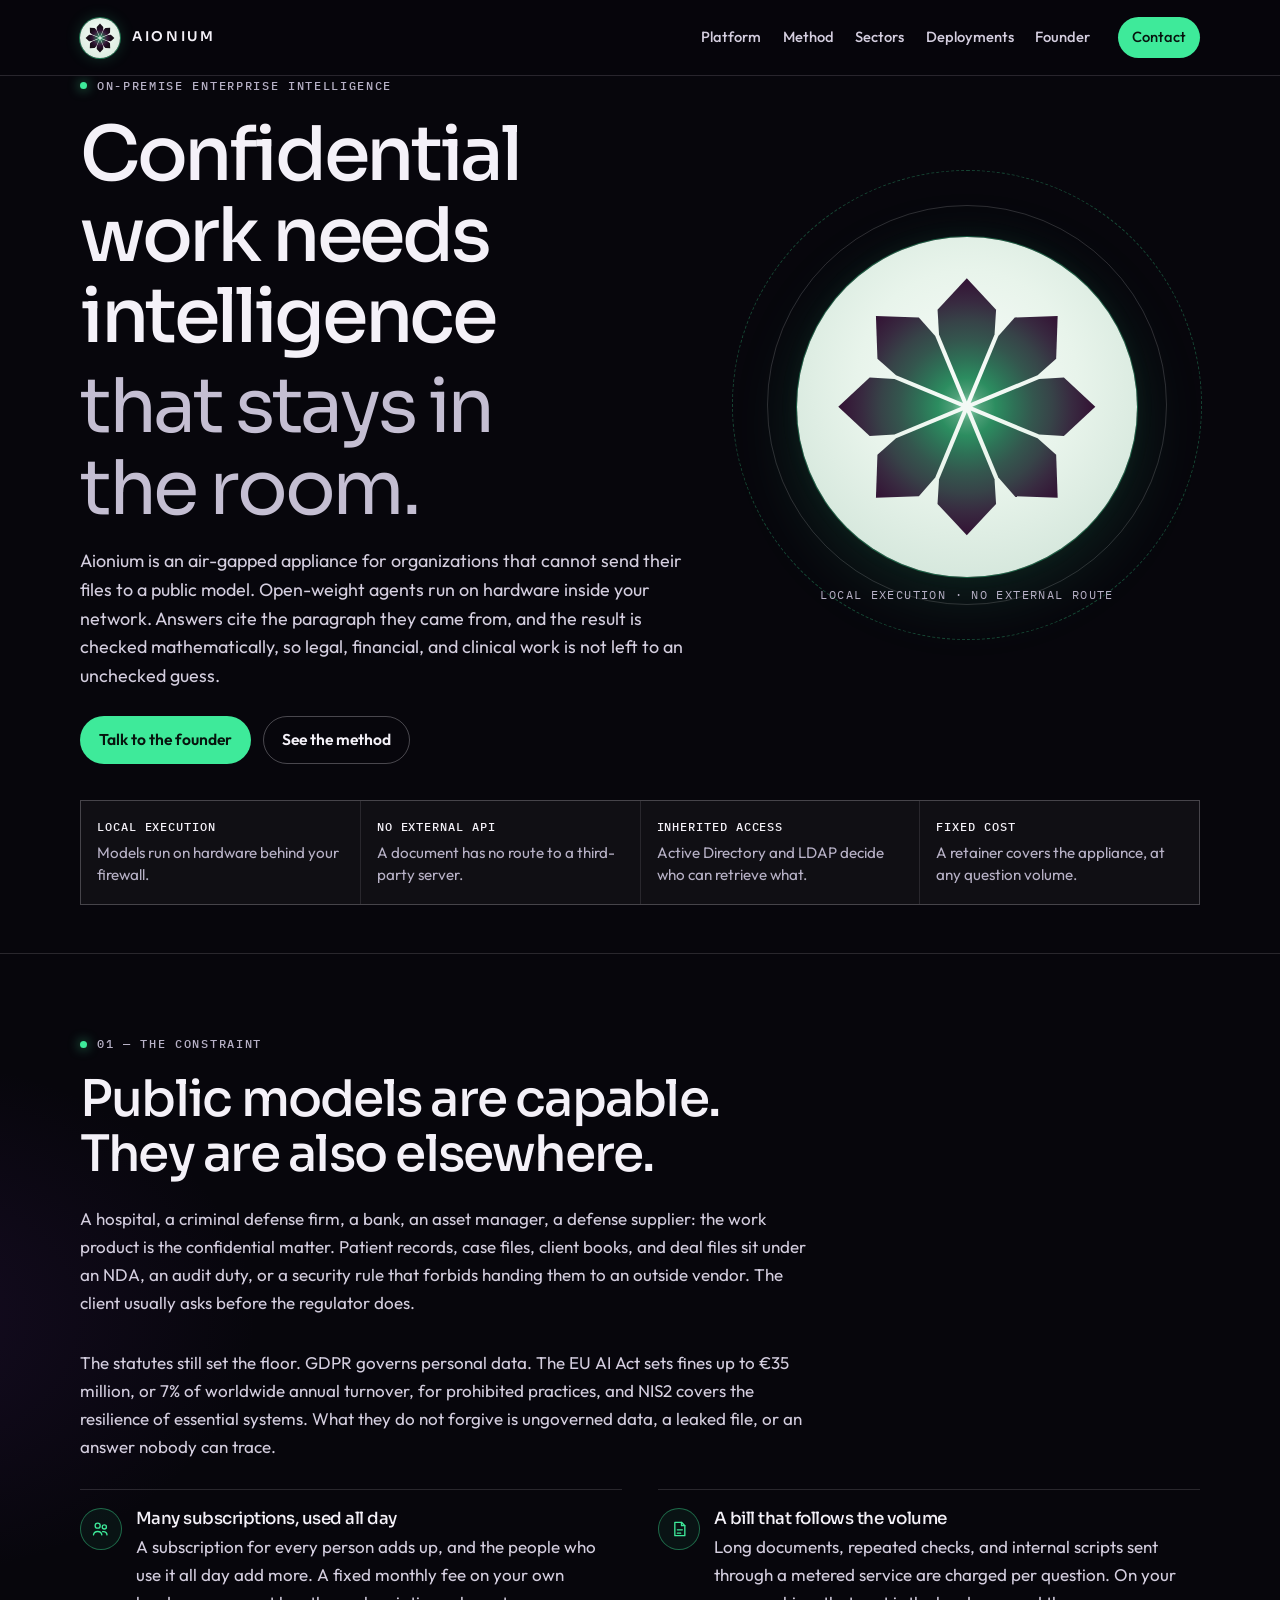
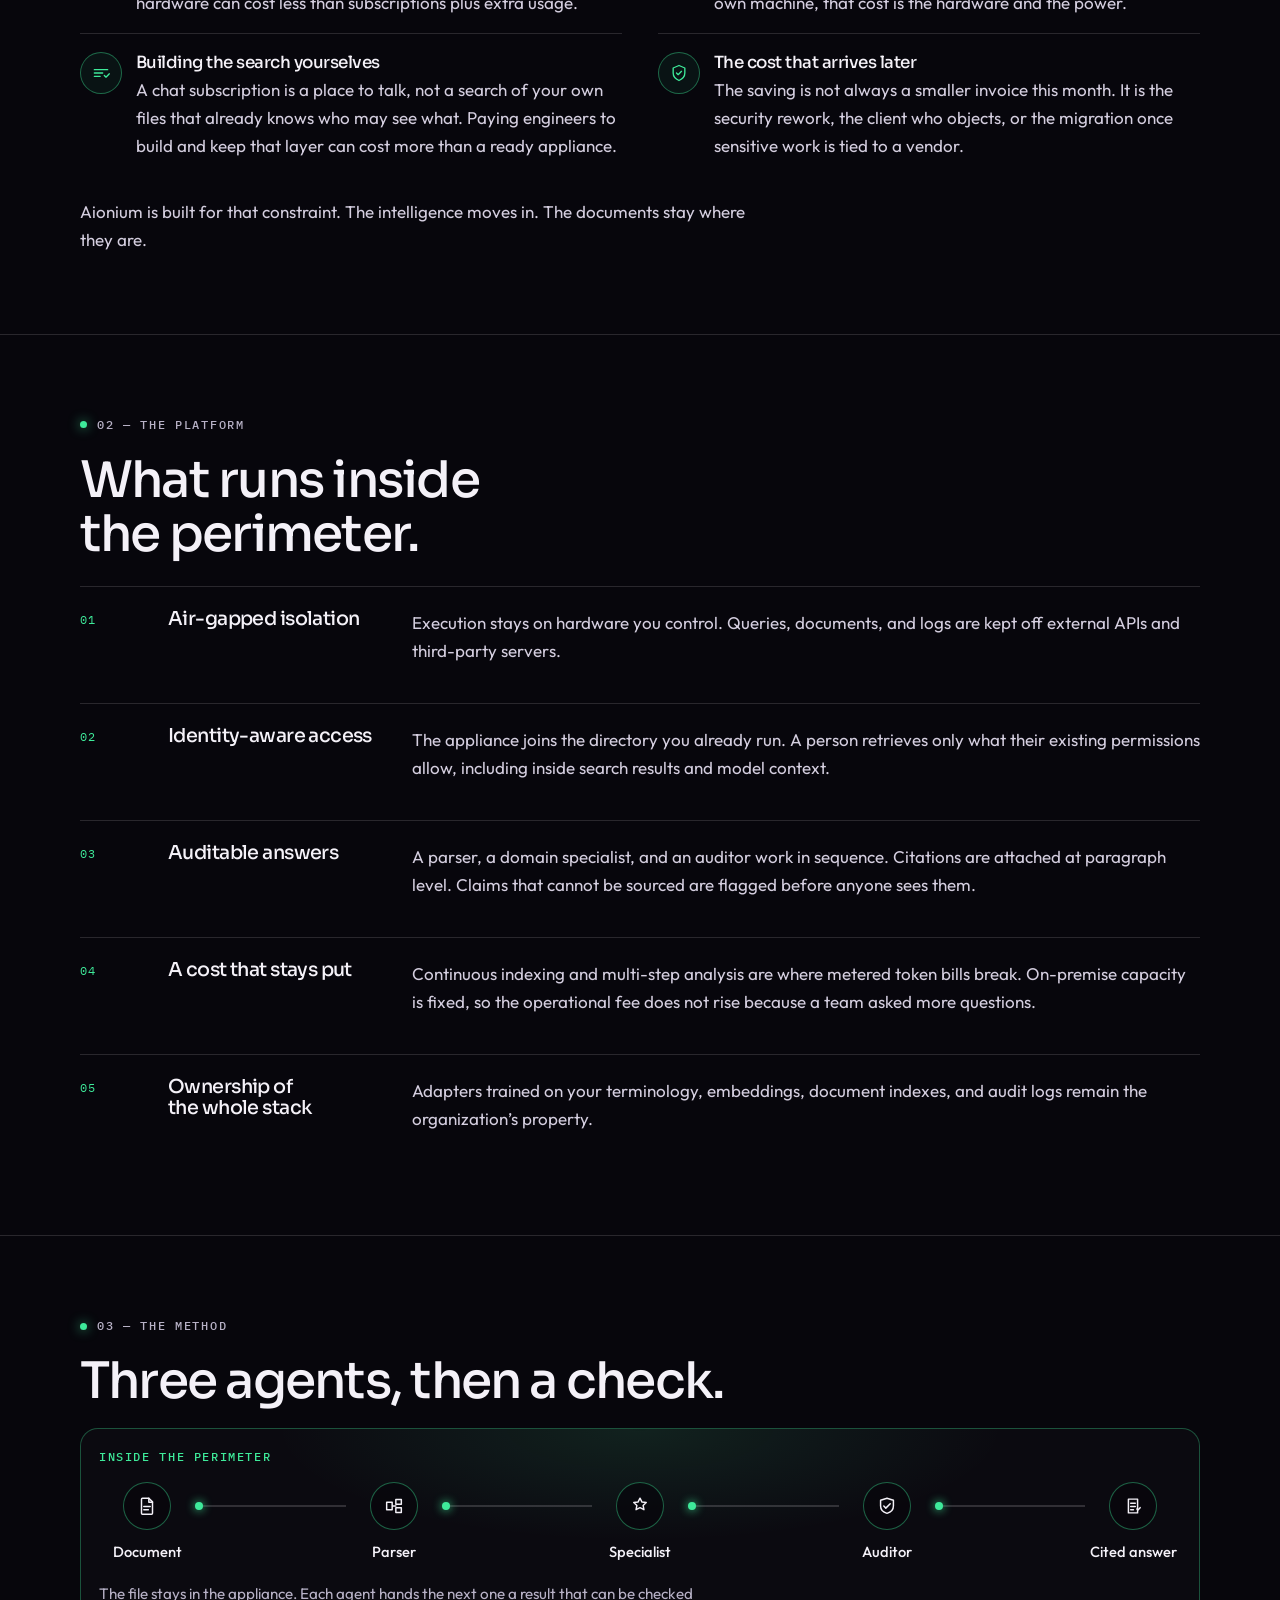
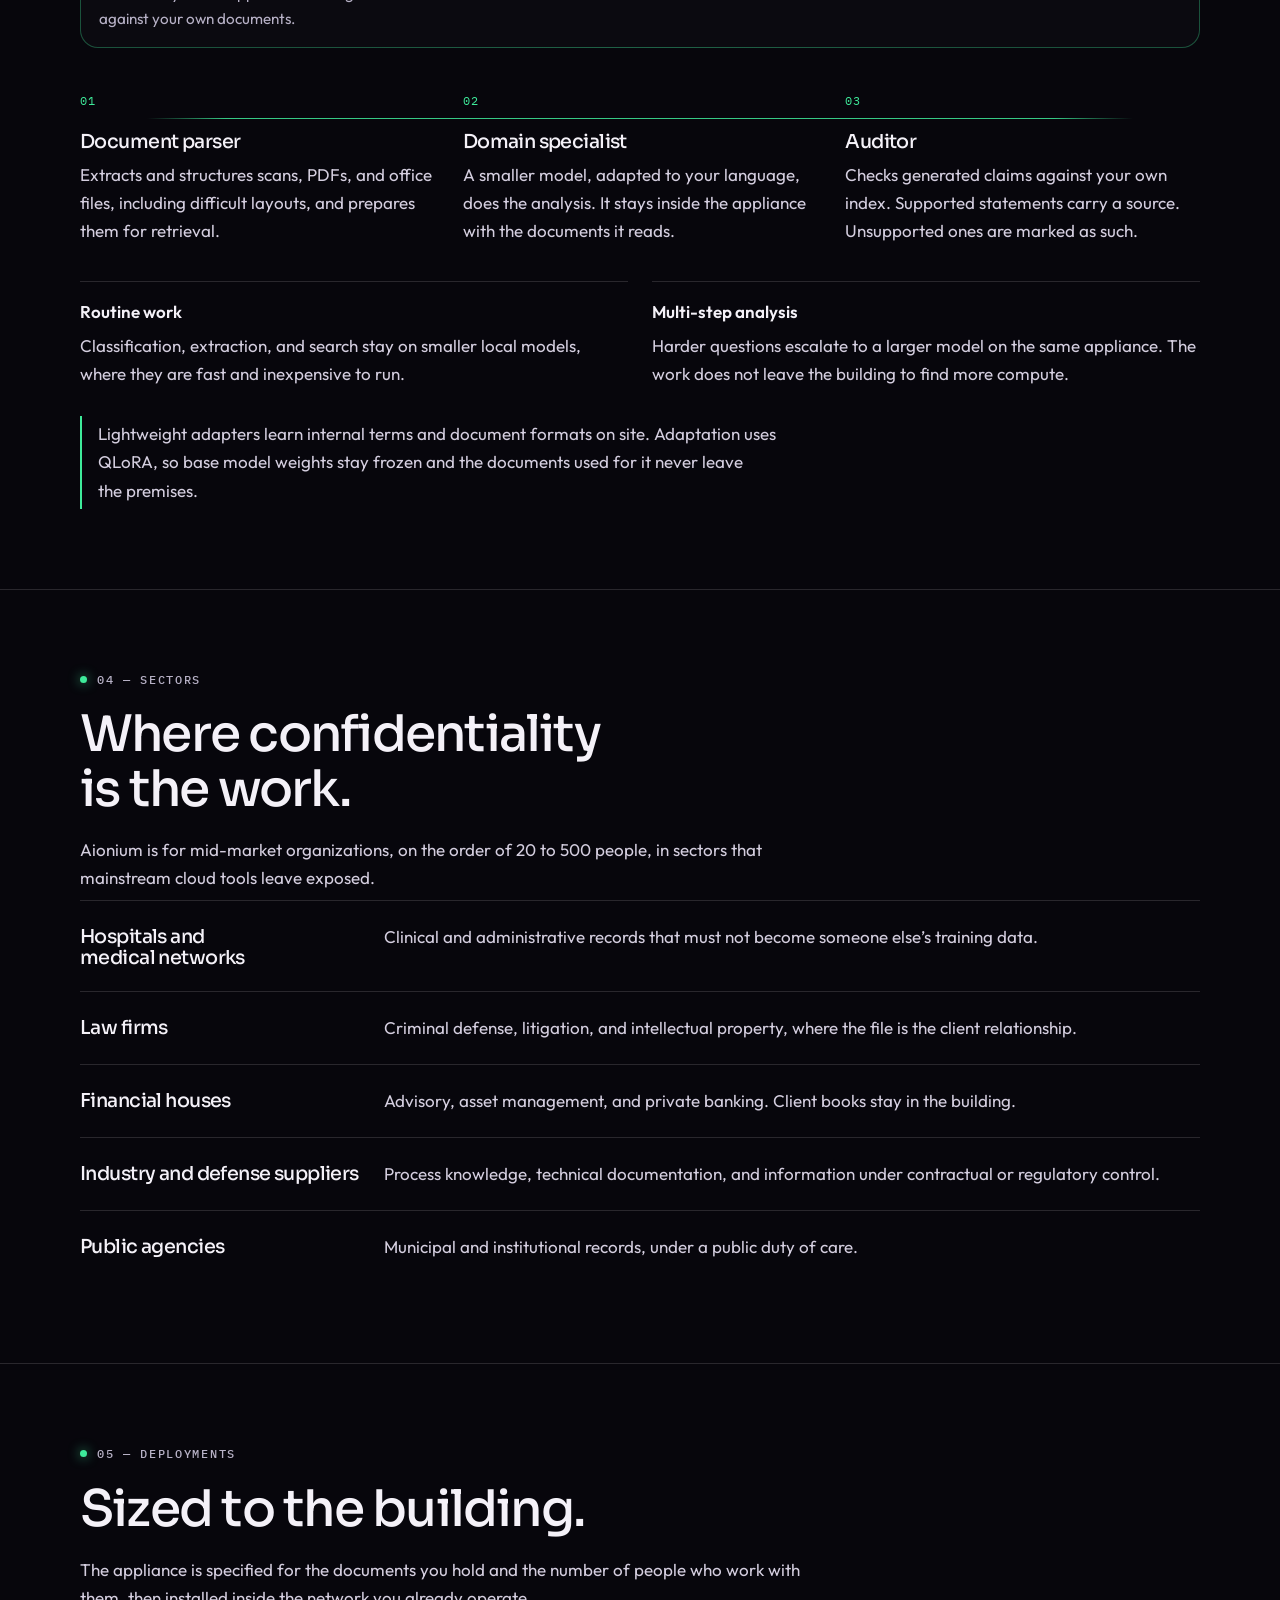
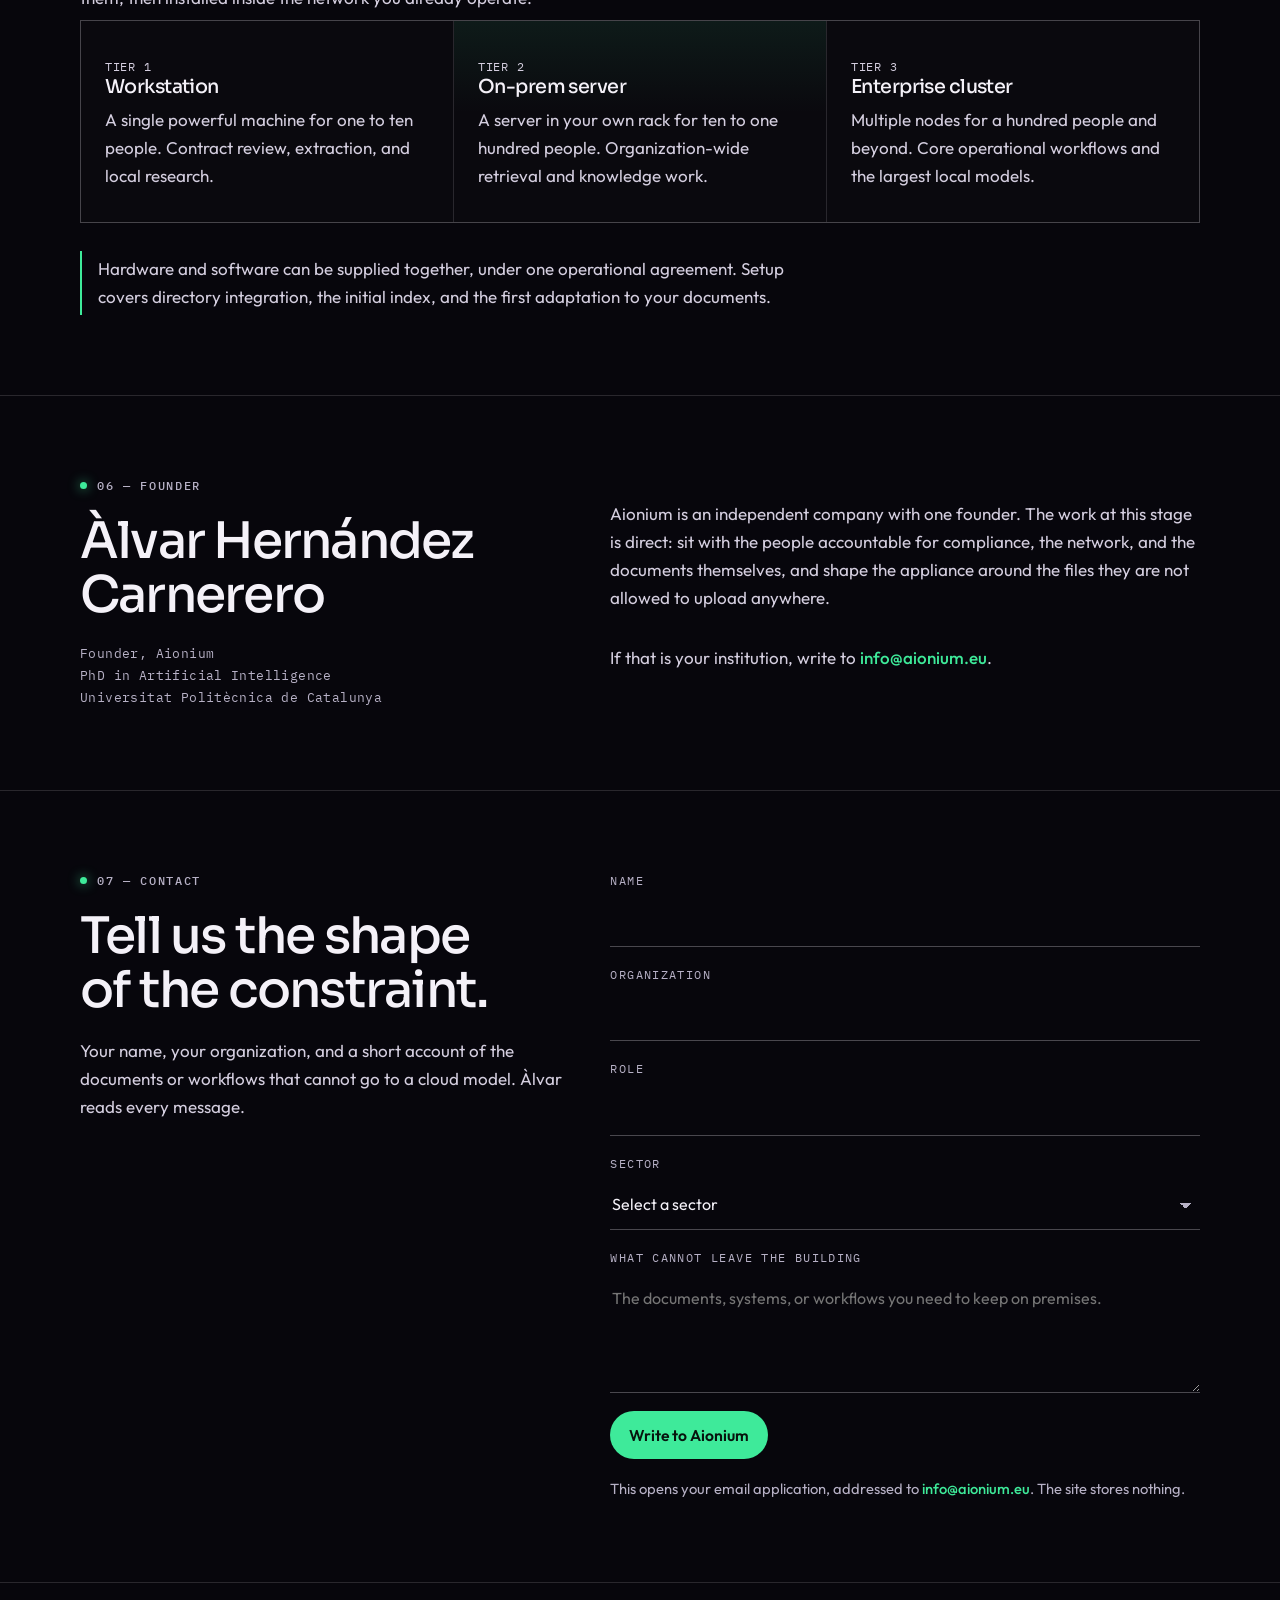
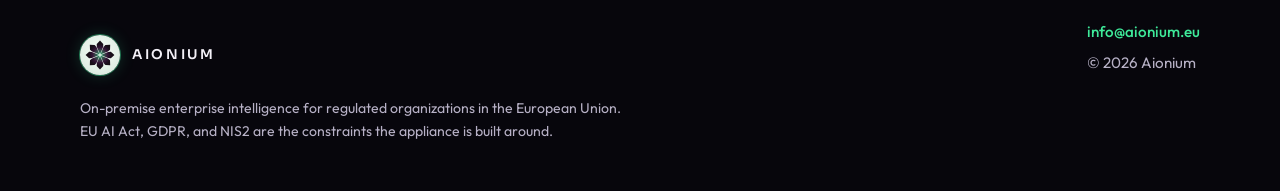
==== commit 5c1b8e6b: "Updated text" ====
--- a/index.html
+++ b/index.html
@@ -24,7 +24,7 @@
     <link rel="apple-touch-icon" href="assets/apple-touch-icon.png">
     <link rel="preload" href="fonts/sora-500.woff2" as="font" type="font/woff2" crossorigin>
     <link rel="preload" href="fonts/outfit-400.woff2" as="font" type="font/woff2" crossorigin>
-    <link rel="stylesheet" href="css/styles.css">
+    <link rel="stylesheet" href="css/styles.css?v=cases">
     <script type="application/ld+json">
       {
         "@context": "https://schema.org",
@@ -74,7 +74,7 @@
           <div class="hero-copy">
             <p class="kicker">On-premise enterprise intelligence</p>
             <h1 id="hero-title">Confidential work needs intelligence <span class="quiet">that stays in the room.</span></h1>
-            <p class="lede">Aionium is an air-gapped appliance for organizations that cannot send their files to a public model. Open-weight agents run on hardware inside your network. Answers cite the paragraph they came from.</p>
+            <p class="lede">Aionium is an air-gapped appliance for organizations that cannot send their files to a public model. Open-weight agents run on hardware inside your network. Answers cite the paragraph they came from, and the result is checked mathematically, so legal, financial, and clinical work is not left to an unchecked guess.</p>
             <div class="actions">
               <a class="button button-primary" href="#contact">Talk to the founder</a>
               <a class="button button-secondary" href="#method">See the method</a>
@@ -144,10 +144,40 @@
           <p class="kicker">01 — The constraint</p>
           <h2 id="constraint-title">Public models are capable. They are also elsewhere.</h2>
           <div class="prose stack">
-            <p>A regional hospital, a criminal defense firm, a private bank, a defense supplier: the work product is the confidential thing. Patient records, case files, client books, and process documentation cannot be pasted into a vendor API without breaking a statute, a contract, or both.</p>
-            <p>The EU AI Act sets fines up to €35 million, or 7% of worldwide annual turnover, for prohibited practices. GDPR and NIS2 govern how personal data is handled and how essential systems stay resilient. Insurers and corporate clients increasingly ask for a written guarantee that their information was never exposed.</p>
-            <p>Aionium is built for that constraint. The intelligence moves in. The documents stay where they are.</p>
-          </div>
+            <p>A hospital, a criminal defense firm, a bank, an asset manager, a defense supplier: the work product is the confidential matter. Patient records, case files, client books, and deal files sit under an NDA, an audit duty, or a security rule that forbids handing them to an outside vendor. The client usually asks before the regulator does.</p>
+            <p>The statutes still set the floor. GDPR governs personal data. The EU AI Act sets fines up to €35 million, or 7% of worldwide annual turnover, for prohibited practices, and NIS2 covers the resilience of essential systems. What they do not forgive is ungoverned data, a leaked file, or an answer nobody can trace.</p>
+          </div>
+          <ul class="cases">
+            <li>
+              <span class="case-icon" aria-hidden="true">
+                <svg viewBox="0 0 24 24"><path d="M8 11a3 3 0 1 0 0-6 3 3 0 0 0 0 6Z"/><path d="M16 12a2.5 2.5 0 1 0 0-5 2.5 2.5 0 0 0 0 5Z"/><path d="M3 19c.4-2.6 2.4-4 5-4s4.6 1.4 5 4"/><path d="M14 15.2c1.6-.3 3.2.2 4.2 1.3.6.7.9 1.6 1 2.5"/></svg>
+              </span>
+              <h3>Many subscriptions, used all day</h3>
+              <p>A subscription for every person adds up, and the people who use it all day add more. A fixed monthly fee on your own hardware can cost less than subscriptions plus extra usage.</p>
+            </li>
+            <li>
+              <span class="case-icon" aria-hidden="true">
+                <svg viewBox="0 0 24 24"><path d="M7 4h8l4 4v12H7V4Z"/><path d="M15 4v4h4"/><path d="M10 13h6M10 17h4"/></svg>
+              </span>
+              <h3>A bill that follows the volume</h3>
+              <p>Long documents, repeated checks, and internal scripts sent through a metered service are charged per question. On your own machine, that cost is the hardware and the power.</p>
+            </li>
+            <li>
+              <span class="case-icon" aria-hidden="true">
+                <svg viewBox="0 0 24 24"><path d="M4 8h16M4 12h10M4 16h7"/><path d="M16 15l2 2 4-4"/></svg>
+              </span>
+              <h3>Building the search yourselves</h3>
+              <p>A chat subscription is a place to talk, not a search of your own files that already knows who may see what. Paying engineers to build and keep that layer can cost more than a ready appliance.</p>
+            </li>
+            <li>
+              <span class="case-icon" aria-hidden="true">
+                <svg viewBox="0 0 24 24"><path d="M12 3l7 3v6c0 4.2-2.8 7.2-7 9-4.2-1.8-7-4.8-7-9V6l7-3Z"/><path d="M9 12l2 2 4-4"/></svg>
+              </span>
+              <h3>The cost that arrives later</h3>
+              <p>The saving is not always a smaller invoice this month. It is the security rework, the client who objects, or the migration once sensitive work is tied to a vendor.</p>
+            </li>
+          </ul>
+          <p class="prose cases-close">Aionium is built for that constraint. The intelligence moves in. The documents stay where they are.</p>
         </div>
       </section>
 
--- a/css/styles.css
+++ b/css/styles.css
@@ -612,6 +612,67 @@
   margin-top: 1.5rem;
 }
 
+.cases {
+  list-style: none;
+  margin: 28px 0 0;
+  padding: 0;
+  display: grid;
+  gap: 0;
+}
+
+.cases li {
+  display: grid;
+  grid-template-columns: 42px 1fr;
+  column-gap: 14px;
+  row-gap: 4px;
+  padding: 18px 0 16px;
+  border-top: 1px solid var(--line);
+}
+
+.case-icon {
+  grid-row: span 2;
+  width: 42px;
+  height: 42px;
+  border-radius: 50%;
+  display: grid;
+  place-items: center;
+  color: var(--green);
+  border: 1px solid rgba(62, 234, 154, 0.4);
+  background: rgba(62, 234, 154, 0.06);
+}
+
+.case-icon svg {
+  width: 20px;
+  height: 20px;
+  fill: none;
+  stroke: currentColor;
+  stroke-width: 1.6;
+  stroke-linecap: round;
+  stroke-linejoin: round;
+}
+
+.cases h3 {
+  margin: 2px 0 0;
+  font-size: 1.05rem;
+  letter-spacing: -0.03em;
+}
+
+.cases p {
+  margin: 0;
+  color: var(--body);
+}
+
+.cases-close {
+  margin-top: 22px;
+}
+
+@media (min-width: 860px) {
+  .cases {
+    grid-template-columns: 1fr 1fr;
+    column-gap: 36px;
+  }
+}
+
 .pillar,
 .sector {
   display: grid;
